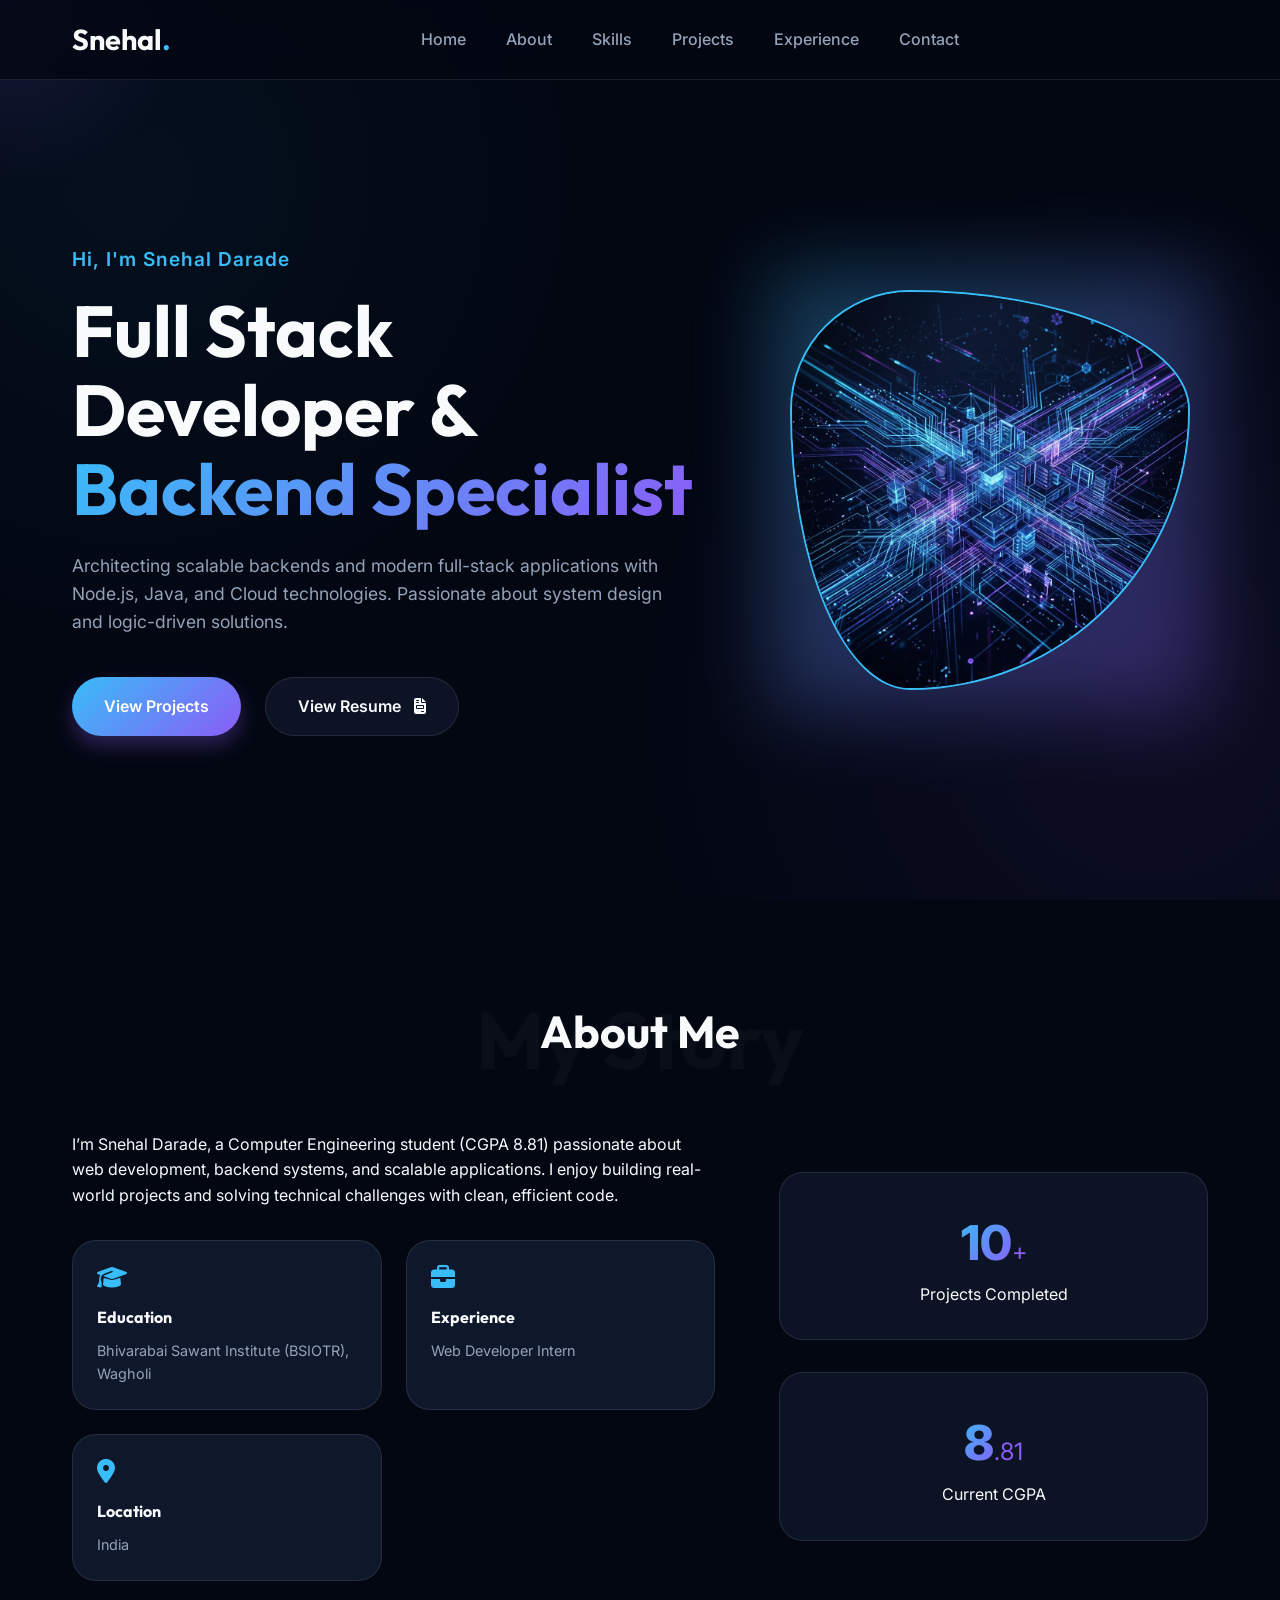
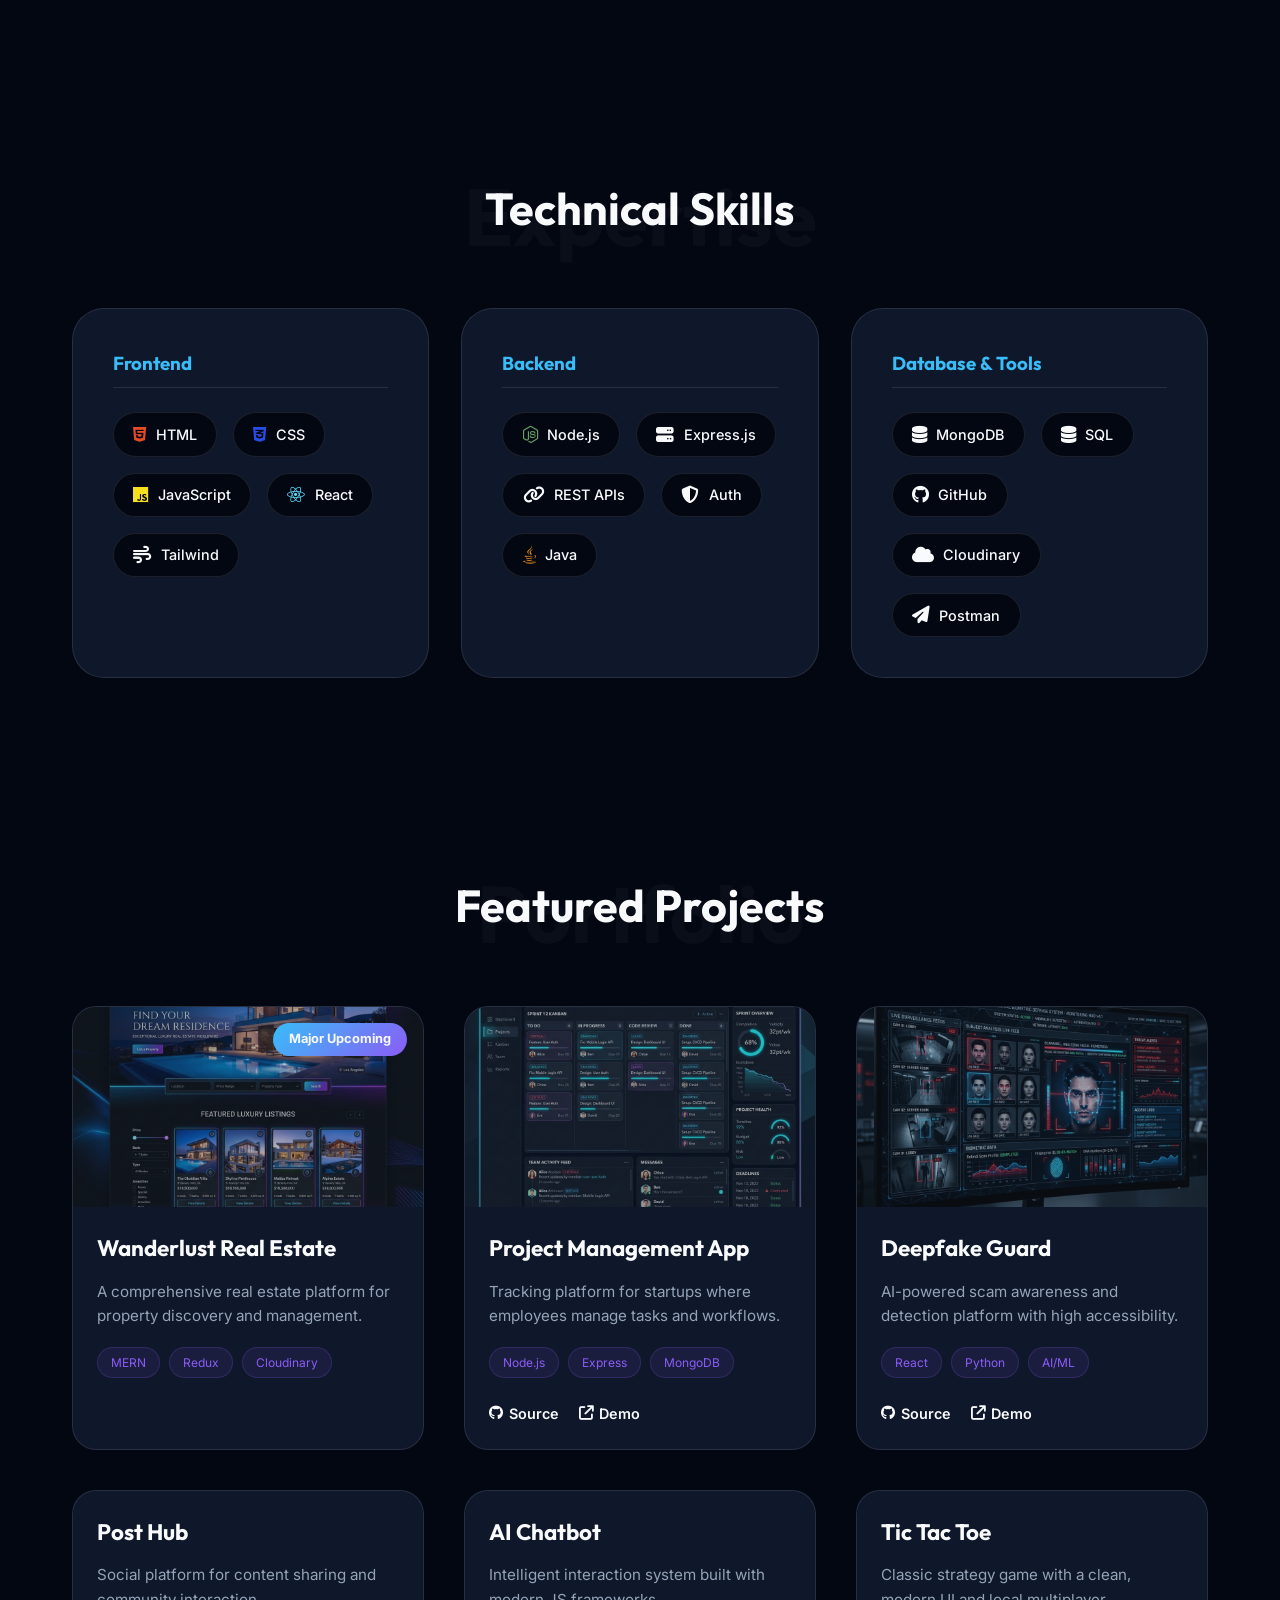
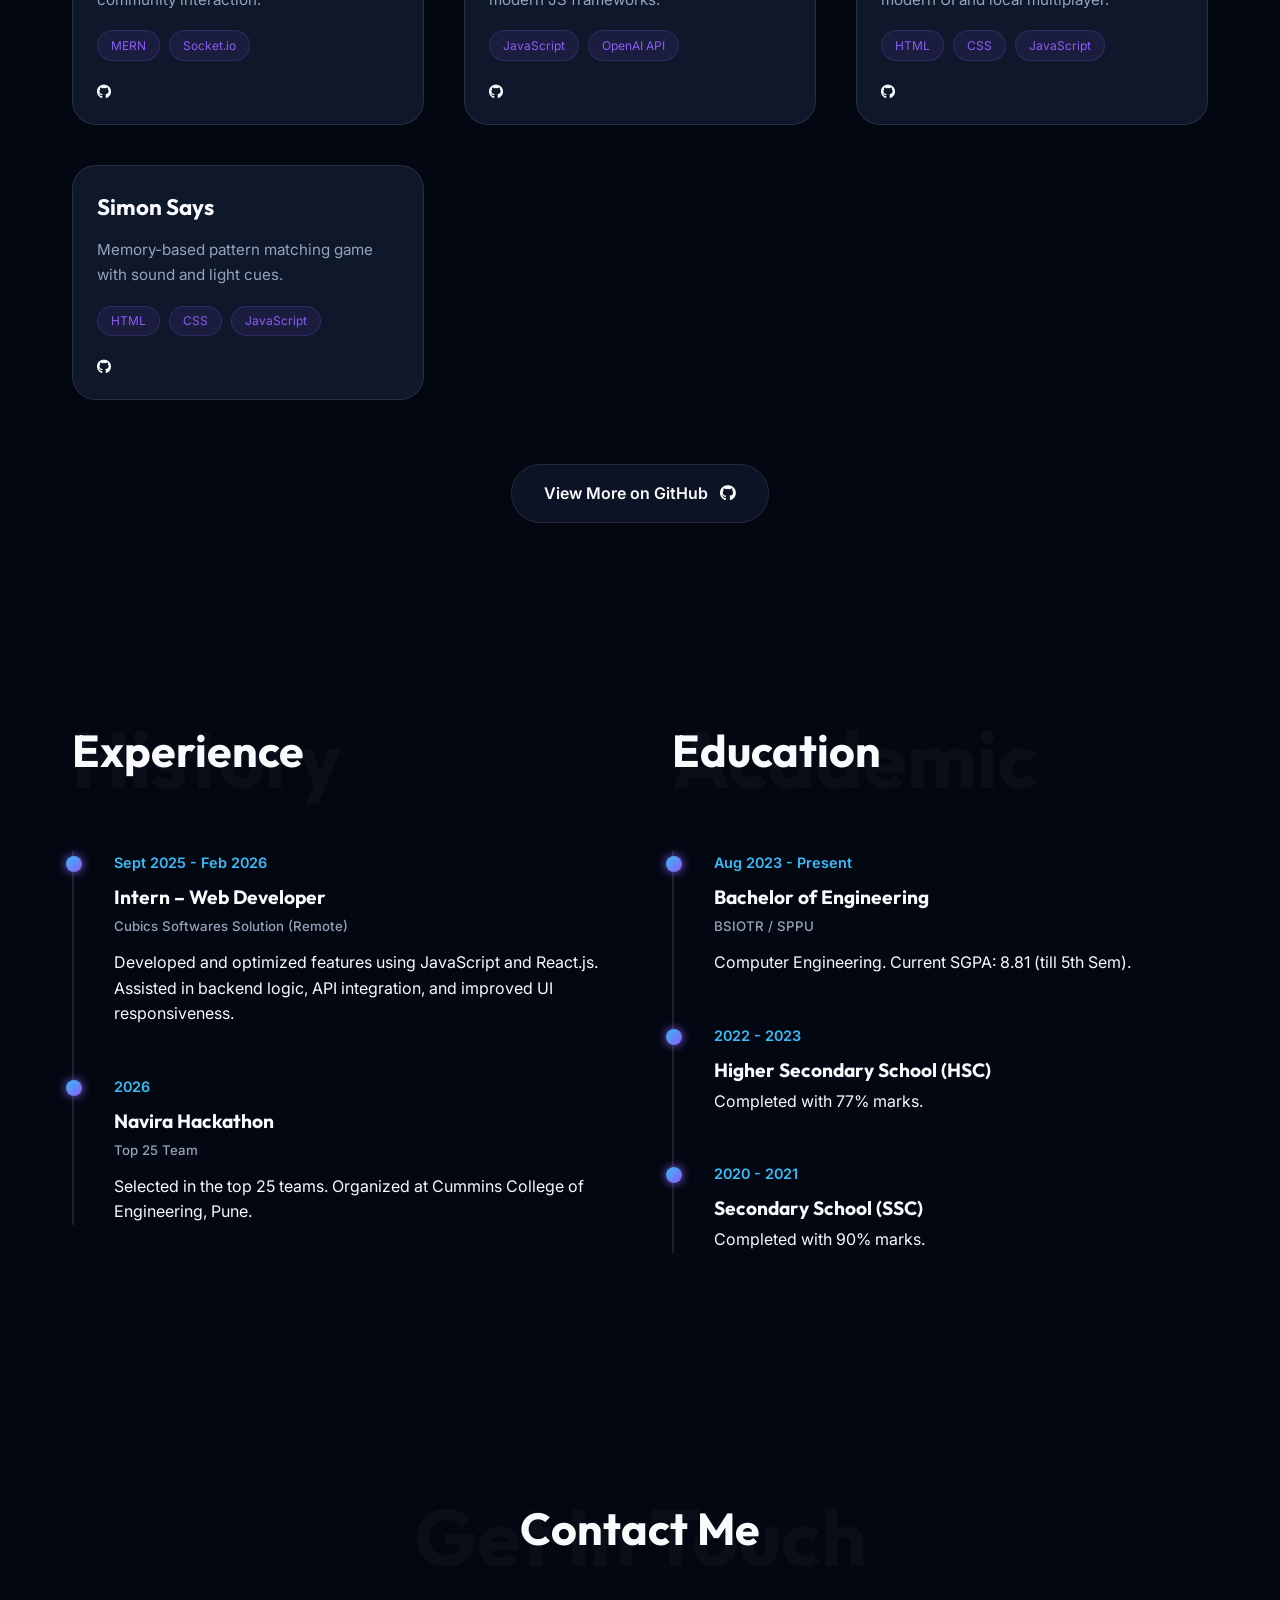
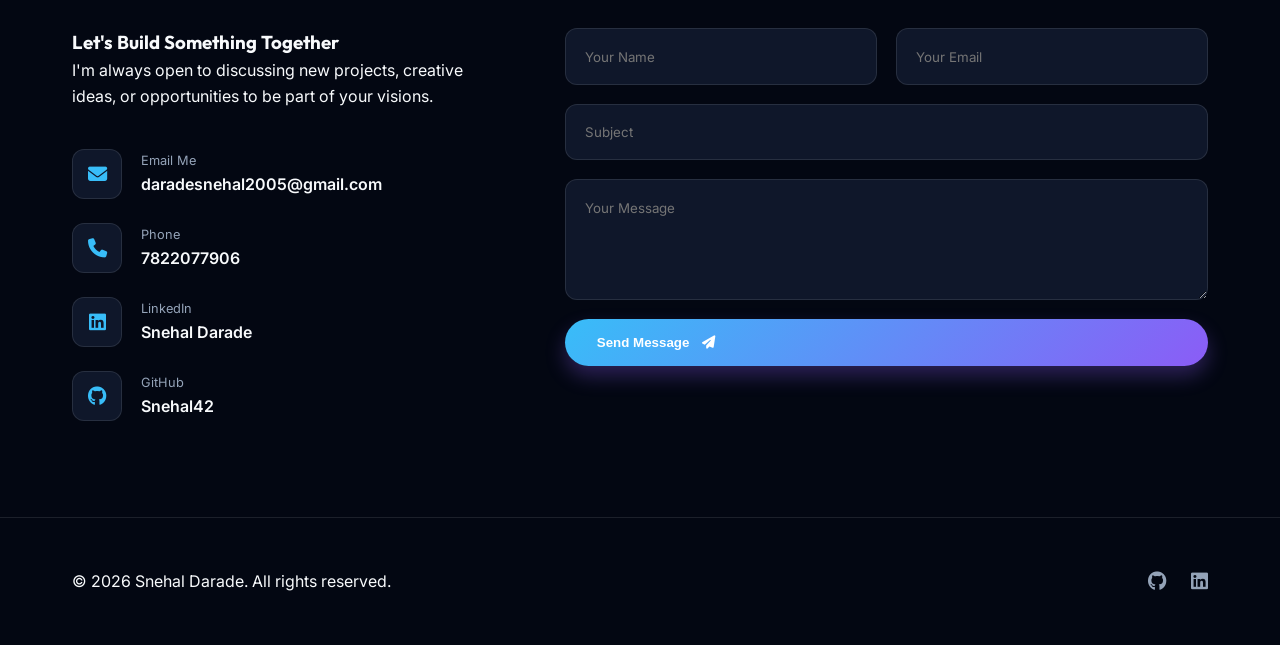
==== index.html @ 1a4ebb1f "Initial commit: Professional Portfolio with ATS Resume" ====
<!DOCTYPE html>
<html lang="en">
<head>
    <meta charset="UTF-8">
    <meta name="viewport" content="width=device-width, initial-scale=1.0">
    <title>Snehal Darade | Web Developer & Problem Solver</title>
    <meta name="description" content="Portfolio of Snehal Darade, a Computer Engineering student and Web Developer specializing in MERN Stack, Java, and scalable backend systems.">
    <!-- Fonts -->
    <link rel="preconnect" href="https://fonts.googleapis.com">
    <link rel="preconnect" href="https://fonts.gstatic.com" crossorigin>
    <link href="https://fonts.googleapis.com/css2?family=Inter:wght@300;400;500;600;700&family=Outfit:wght@400;500;600;700;800&display=swap" rel="stylesheet">
    <!-- FontAwesome -->
    <link rel="stylesheet" href="https://cdnjs.cloudflare.com/ajax/libs/font-awesome/6.4.0/css/all.min.css">
    <link rel="stylesheet" href="css/style.css">
</head>
<body>
    <div class="cursor-glow"></div>
    
    <!-- Navigation -->
    <nav class="navbar">
        <div class="container">
            <a href="#" class="logo">Snehal<span>.</span></a>
            <ul class="nav-links">
                <li><a href="#home">Home</a></li>
                <li><a href="#about">About</a></li>
                <li><a href="#skills">Skills</a></li>
                <li><a href="#projects">Projects</a></li>
                <li><a href="#experience">Experience</a></li>
                <li><a href="#contact">Contact</a></li>
            </ul>
            <div class="nav-toggle" id="navToggle">
                <span></span>
                <span></span>
                <span></span>
            </div>
        </div>
    </nav>

    <!-- Hero Section -->
    <section id="home" class="hero">
        <div class="container">
            <div class="hero-content">
                <p class="subtitle">Hi, I'm Snehal Darade</p>
                <h1 class="title">Full Stack Developer & <br><span class="accent-text">Backend Specialist</span></h1>
                <p class="description">Architecting scalable backends and modern full-stack applications with Node.js, Java, and Cloud technologies. Passionate about system design and logic-driven solutions.</p>
                <div class="hero-btns">
                    <a href="#projects" class="btn btn-primary">View Projects</a>
                    <a href="resume.html" class="btn btn-secondary">View Resume <i class="fa-solid fa-file-invoice"></i></a>
                </div>
            </div>
            <div class="hero-image">
                <div class="image-box">
                    <!-- Profile Placeholder or Illustration -->
                    <div class="blob-bg"></div>
                    <img src="images/profile.png" alt="Snehal Darade" class="profile-img">
                </div>
            </div>
        </div>
        <div class="scroll-indicator">
            <div class="mouse"></div>
        </div>
    </section>

    <!-- About Me -->
    <section id="about" class="about section-padding">
        <div class="container">
            <h2 class="section-title" data-title="My Story">About Me</h2>
            <div class="about-grid">
                <div class="about-info">
                    <p>I’m Snehal Darade, a Computer Engineering student (CGPA 8.81) passionate about web development, backend systems, and scalable applications. I enjoy building real-world projects and solving technical challenges with clean, efficient code.</p>
                    <div class="info-cards">
                        <div class="info-card">
                            <i class="fa-solid fa-graduation-cap"></i>
                            <h4>Education</h4>
                            <p>Bhivarabai Sawant Institute (BSIOTR), Wagholi</p>
                        </div>
                        <div class="info-card">
                            <i class="fa-solid fa-briefcase"></i>
                            <h4>Experience</h4>
                            <p>Web Developer Intern</p>
                        </div>
                        <div class="info-card">
                            <i class="fa-solid fa-location-dot"></i>
                            <h4>Location</h4>
                            <p>India</p>
                        </div>
                    </div>
                </div>
                <div class="about-stats">
                    <div class="stat-item">
                        <span class="stat-num" data-val="10">0</span><span class="plus">+</span>
                        <p>Projects Completed</p>
                    </div>
                    <div class="stat-item">
                        <span class="stat-num" data-val="8">0</span><span class="plus">.81</span>
                        <p>Current CGPA</p>
                    </div>
                </div>
            </div>
        </div>
    </section>

    <!-- Skills -->
    <section id="skills" class="skills section-padding">
        <div class="container">
            <h2 class="section-title" data-title="Expertise">Technical Skills</h2>
            <div class="skills-grid">
                <div class="skill-category">
                    <h3>Frontend</h3>
                    <div class="skill-list">
                        <div class="skill-item"><i class="fa-brands fa-html5"></i> HTML</div>
                        <div class="skill-item"><i class="fa-brands fa-css3-alt"></i> CSS</div>
                        <div class="skill-item"><i class="fa-brands fa-js"></i> JavaScript</div>
                        <div class="skill-item"><i class="fa-brands fa-react"></i> React</div>
                        <div class="skill-item"><i class="fa-solid fa-wind"></i> Tailwind</div>
                    </div>
                </div>
                <div class="skill-category">
                    <h3>Backend</h3>
                    <div class="skill-list">
                        <div class="skill-item"><i class="fa-brands fa-node-js"></i> Node.js</div>
                        <div class="skill-item"><i class="fa-solid fa-server"></i> Express.js</div>
                        <div class="skill-item"><i class="fa-solid fa-link"></i> REST APIs</div>
                        <div class="skill-item"><i class="fa-solid fa-shield-halved"></i> Auth</div>
                        <div class="skill-item"><i class="fa-brands fa-java"></i> Java</div>
                    </div>
                </div>
                <div class="skill-category">
                    <h3>Database & Tools</h3>
                    <div class="skill-list">
                        <div class="skill-item"><i class="fa-solid fa-database"></i> MongoDB</div>
                        <div class="skill-item"><i class="fa-solid fa-database"></i> SQL</div>
                        <div class="skill-item"><i class="fa-brands fa-github"></i> GitHub</div>
                        <div class="skill-item"><i class="fa-solid fa-cloud"></i> Cloudinary</div>
                        <div class="skill-item"><i class="fa-solid fa-paper-plane"></i> Postman</div>
                    </div>
                </div>
            </div>
        </div>
    </section>

    <!-- Projects -->
    <section id="projects" class="projects section-padding">
        <div class="container">
            <h2 class="section-title" data-title="Portfolio">Featured Projects</h2>
            <div class="projects-grid">
                <!-- Major Upcoming -->
                <div class="project-card upcoming">
                    <div class="project-img">
                        <img src="images/wanderlust.jpg" alt="Wanderlust Real Estate">
                        <span class="badge">Major Upcoming</span>
                    </div>
                    <div class="project-info">
                        <h3>Wanderlust Real Estate</h3>
                        <p>A comprehensive real estate platform for property discovery and management.</p>
                        <div class="tech-stack">
                            <span>MERN</span> <span>Redux</span> <span>Cloudinary</span>
                        </div>
                    </div>
                </div>
                <!-- Project Management -->
                <div class="project-card">
                    <div class="project-img">
                        <img src="images/project-mgmt.jpg" alt="Project Management Website">
                    </div>
                    <div class="project-info">
                        <h3>Project Management App</h3>
                        <p>Tracking platform for startups where employees manage tasks and workflows.</p>
                        <div class="tech-stack">
                            <span>Node.js</span> <span>Express</span> <span>MongoDB</span>
                        </div>
                        <div class="project-links">
                            <a href="https://github.com/Snehal42/project-management-app" target="_blank"><i class="fa-brands fa-github"></i> Source</a>
                            <a href="https://project-management-3qoqfvitx-snehal-darades-projects.vercel.app/" target="_blank"><i class="fa-solid fa-arrow-up-right-from-square"></i> Demo</a>
                        </div>
                    </div>
                </div>
                <!-- Deepfake Guard -->
                <div class="project-card">
                    <div class="project-img">
                        <img src="images/deepfake.jpg" alt="Deepfake Guard">
                    </div>
                    <div class="project-info">
                        <h3>Deepfake Guard</h3>
                        <p>AI-powered scam awareness and detection platform with high accessibility.</p>
                        <div class="tech-stack">
                            <span>React</span> <span>Python</span> <span>AI/ML</span>
                        </div>
                        <div class="project-links">
                            <a href="https://github.com/Snehal42/DeepFake" target="_blank"><i class="fa-brands fa-github"></i> Source</a>
                            <a href="https://deepfake-guard-seven.vercel.app/" target="_blank"><i class="fa-solid fa-arrow-up-right-from-square"></i> Demo</a>
                        </div>
                    </div>
                </div>
                <!-- Post Hub -->
                <div class="project-card">
                    <div class="project-info">
                        <h3>Post Hub</h3>
                        <p>Social platform for content sharing and community interaction.</p>
                        <div class="tech-stack">
                            <span>MERN</span> <span>Socket.io</span>
                        </div>
                        <div class="project-links">
                            <a href="https://github.com/Snehal42"><i class="fa-brands fa-github"></i></a>
                        </div>
                    </div>
                </div>
                <!-- Chatbot -->
                <div class="project-card">
                    <div class="project-info">
                        <h3>AI Chatbot</h3>
                        <p>Intelligent interaction system built with modern JS frameworks.</p>
                        <div class="tech-stack">
                            <span>JavaScript</span> <span>OpenAI API</span>
                        </div>
                        <div class="project-links">
                            <a href="https://github.com/Snehal42"><i class="fa-brands fa-github"></i></a>
                        </div>
                    </div>
                </div>
                <!-- Game 1 -->
                <div class="project-card">
                    <div class="project-info">
                        <h3>Tic Tac Toe</h3>
                        <p>Classic strategy game with a clean, modern UI and local multiplayer.</p>
                        <div class="tech-stack">
                            <span>HTML</span> <span>CSS</span> <span>JavaScript</span>
                        </div>
                        <div class="project-links">
                            <a href="https://github.com/Snehal42"><i class="fa-brands fa-github"></i></a>
                        </div>
                    </div>
                </div>
                <!-- Game 2 -->
                <div class="project-card">
                    <div class="project-info">
                        <h3>Simon Says</h3>
                        <p>Memory-based pattern matching game with sound and light cues.</p>
                        <div class="tech-stack">
                            <span>HTML</span> <span>CSS</span> <span>JavaScript</span>
                        </div>
                        <div class="project-links">
                            <a href="https://github.com/Snehal42"><i class="fa-brands fa-github"></i></a>
                        </div>
                    </div>
                </div>
            </div>
            <div class="view-more">
                <a href="https://github.com/Snehal42" class="btn btn-secondary">View More on GitHub <i class="fa-brands fa-github"></i></a>
            </div>
        </div>
    </section>

    <!-- Experience & Education -->
    <section id="experience" class="exp-edu section-padding">
        <div class="container">
            <div class="row">
                <div class="col">
                    <h2 class="section-title left" data-title="History">Experience</h2>
                    <div class="timeline">
                        <div class="timeline-item">
                            <span class="date">Sept 2025 - Feb 2026</span>
                            <h4>Intern – Web Developer</h4>
                            <h5>Cubics Softwares Solution (Remote)</h5>
                            <p>Developed and optimized features using JavaScript and React.js. Assisted in backend logic, API integration, and improved UI responsiveness.</p>
                        </div>
                        <div class="timeline-item">
                            <span class="date">2026</span>
                            <h4>Navira Hackathon</h4>
                            <h5>Top 25 Team</h5>
                            <p>Selected in the top 25 teams. Organized at Cummins College of Engineering, Pune.</p>
                        </div>
                    </div>
                </div>
                <div class="col">
                    <h2 class="section-title left" data-title="Academic">Education</h2>
                    <div class="timeline">
                        <div class="timeline-item">
                            <span class="date">Aug 2023 - Present</span>
                            <h4>Bachelor of Engineering</h4>
                            <h5>BSIOTR / SPPU</h5>
                            <p>Computer Engineering. Current SGPA: 8.81 (till 5th Sem).</p>
                        </div>
                        <div class="timeline-item">
                            <span class="date">2022 - 2023</span>
                            <h4>Higher Secondary School (HSC)</h4>
                            <p>Completed with 77% marks.</p>
                        </div>
                        <div class="timeline-item">
                            <span class="date">2020 - 2021</span>
                            <h4>Secondary School (SSC)</h4>
                            <p>Completed with 90% marks.</p>
                        </div>
                    </div>
                </div>
            </div>
        </div>
    </section>

    <!-- Contact -->
    <section id="contact" class="contact section-padding">
        <div class="container">
            <h2 class="section-title" data-title="Get In Touch">Contact Me</h2>
            <div class="contact-grid">
                <div class="contact-info">
                    <h3>Let's Build Something Together</h3>
                    <p>I'm always open to discussing new projects, creative ideas, or opportunities to be part of your visions.</p>
                    <div class="contact-links">
                        <div class="link-item">
                            <i class="fa-solid fa-envelope"></i>
                            <div>
                                <span>Email Me</span>
                                <a href="mailto:daradesnehal2005@gmail.com">daradesnehal2005@gmail.com</a>
                            </div>
                        </div>
                        <div class="link-item">
                            <i class="fa-solid fa-phone"></i>
                            <div>
                                <span>Phone</span>
                                <a href="tel:7822077906">7822077906</a>
                            </div>
                        </div>
                        <div class="link-item">
                            <i class="fa-brands fa-linkedin"></i>
                            <div>
                                <span>LinkedIn</span>
                                <a href="https://www.linkedin.com/in/snehal-darade-897000310" target="_blank">Snehal Darade</a>
                            </div>
                        </div>
                        <div class="link-item">
                            <i class="fa-brands fa-github"></i>
                            <div>
                                <span>GitHub</span>
                                <a href="https://github.com/Snehal42" target="_blank">Snehal42</a>
                            </div>
                        </div>
                    </div>
                </div>
                <form class="contact-form" id="contactForm">
                    <div class="input-group">
                        <input type="text" placeholder="Your Name" required>
                        <input type="email" placeholder="Your Email" required>
                    </div>
                    <input type="text" placeholder="Subject">
                    <textarea placeholder="Your Message" rows="5" required></textarea>
                    <button type="submit" class="btn btn-primary">Send Message <i class="fa-solid fa-paper-plane"></i></button>
                </form>
            </div>
        </div>
    </section>

    <!-- Footer -->
    <footer class="footer">
        <div class="container">
            <p>&copy; 2026 Snehal Darade. All rights reserved.</p>
            <div class="footer-socials">
                <a href="https://github.com/Snehal42"><i class="fa-brands fa-github"></i></a>
                <a href="https://www.linkedin.com/in/snehal-darade-897000310"><i class="fa-brands fa-linkedin"></i></a>
            </div>
        </div>
    </footer>

    <script src="js/script.js"></script>
</body>
</html>
---- css/style.css ----
/* --- Design System --- */
:root {
    --primary-bg: #030712;
    --secondary-bg: #0f172a;
    --accent-blue: #38bdf8;
    --accent-purple: #8b5cf6;
    --accent-glow: rgba(139, 92, 246, 0.4);
    --text-main: #f8fafc;
    --text-muted: #94a3b8;
    --glass: rgba(15, 23, 42, 0.8);
    --glass-border: rgba(255, 255, 255, 0.1);
    --gradient-primary: linear-gradient(135deg, var(--accent-blue), var(--accent-purple));
    --transition: all 0.3s cubic-bezier(0.4, 0, 0.2, 1);
}

* {
    margin: 0;
    padding: 0;
    box-sizing: border-box;
}

html {
    scroll-behavior: smooth;
}

body {
    font-family: 'Inter', sans-serif;
    background-color: var(--primary-bg);
    color: var(--text-main);
    line-height: 1.6;
    overflow-x: hidden;
}

h1, h2, h3, h4, .logo {
    font-family: 'Outfit', sans-serif;
    font-weight: 700;
}

.container {
    max-width: 1200px;
    margin: 0 auto;
    padding: 0 2rem;
}

.section-padding {
    padding: 6rem 0;
}

/* --- Navigation --- */
.navbar {
    position: fixed;
    top: 0;
    width: 100%;
    height: 80px;
    display: flex;
    align-items: center;
    background: rgba(3, 7, 18, 0.8);
    backdrop-filter: blur(12px);
    border-bottom: 1px solid var(--glass-border);
    z-index: 1000;
    transition: var(--transition);
}

.navbar .container {
    display: flex;
    justify-content: space-between;
    align-items: center;
    width: 100%;
}

.logo {
    font-size: 1.8rem;
    text-decoration: none;
    color: var(--text-main);
}

.logo span {
    color: var(--accent-blue);
}

.nav-links {
    display: flex;
    gap: 2.5rem;
    list-style: none;
}

.nav-links a {
    text-decoration: none;
    color: var(--text-muted);
    font-weight: 500;
    transition: var(--transition);
    position: relative;
}

.nav-links a::after {
    content: '';
    position: absolute;
    bottom: -5px;
    left: 0;
    width: 0;
    height: 2px;
    background: var(--gradient-primary);
    transition: var(--transition);
}

.nav-links a:hover {
    color: var(--text-main);
}

.nav-links a:hover::after {
    width: 100%;
}

/* --- Hero Section --- */
.hero {
    min-height: 100vh;
    display: flex;
    align-items: center;
    padding-top: 80px;
    background: radial-gradient(circle at 10% 20%, rgba(56, 189, 248, 0.05) 0%, transparent 40%),
                radial-gradient(circle at 90% 80%, rgba(139, 92, 246, 0.08) 0%, transparent 40%);
}

.hero .container {
    display: grid;
    grid-template-columns: 1.2fr 0.8fr;
    gap: 3rem;
    align-items: center;
}

.hero-content .subtitle {
    font-size: 1.2rem;
    color: var(--accent-blue);
    font-weight: 600;
    margin-bottom: 1rem;
    letter-spacing: 1px;
}

.hero-content .title {
    font-size: clamp(3rem, 6vw, 4.5rem);
    line-height: 1.1;
    margin-bottom: 1.5rem;
}

.accent-text {
    background: var(--gradient-primary);
    -webkit-background-clip: text;
    -webkit-text-fill-color: transparent;
}

.hero-content .description {
    font-size: 1.1rem;
    color: var(--text-muted);
    max-width: 600px;
    margin-bottom: 2.5rem;
}

.hero-btns {
    display: flex;
    gap: 1.5rem;
}

.btn {
    padding: 1rem 2rem;
    border-radius: 50px;
    font-weight: 600;
    text-decoration: none;
    display: inline-flex;
    align-items: center;
    gap: 0.8rem;
    transition: var(--transition);
    border: none;
    cursor: pointer;
}

.btn-primary {
    background: var(--gradient-primary);
    color: white;
    box-shadow: 0 10px 20px rgba(139, 92, 246, 0.3);
}

.btn-primary:hover {
    transform: translateY(-3px);
    box-shadow: 0 15px 30px rgba(139, 92, 246, 0.4);
}

.btn-secondary {
    background: var(--glass);
    color: var(--text-main);
    border: 1px solid var(--glass-border);
}

.btn-secondary:hover {
    background: var(--secondary-bg);
    border-color: var(--accent-blue);
}

.hero-image {
    position: relative;
    display: flex;
    justify-content: center;
}

.image-box {
    position: relative;
    width: 400px;
    height: 400px;
}

.profile-img {
    width: 100%;
    height: 100%;
    object-fit: cover;
    border-radius: 30% 70% 70% 30% / 30% 30% 70% 70%;
    background: var(--secondary-bg);
    border: 2px solid var(--accent-blue);
    animation: blob 8s ease-in-out infinite;
    z-index: 2;
    position: relative;
}

.blob-bg {
    position: absolute;
    inset: -20px;
    background: var(--gradient-primary);
    filter: blur(40px);
    opacity: 0.3;
    animation: blob 8s ease-in-out infinite reverse;
}

@keyframes blob {
    0%, 100% { border-radius: 30% 70% 70% 30% / 30% 30% 70% 70%; }
    50% { border-radius: 50% 50% 33% 67% / 55% 27% 73% 45%; }
}

/* --- Section Titles --- */
.section-title {
    font-size: 2.8rem;
    text-align: center;
    margin-bottom: 4rem;
    position: relative;
}

.section-title::before {
    content: attr(data-title);
    position: absolute;
    top: -20px;
    left: 50%;
    transform: translateX(-50%);
    font-size: 5rem;
    opacity: 0.03;
    width: 100%;
    z-index: -1;
}

.section-title.left {
    text-align: left;
}
.section-title.left::before {
    left: 0;
    transform: none;
}

/* --- About Section --- */
.about-grid {
    display: grid;
    grid-template-columns: 1.2fr 0.8fr;
    gap: 4rem;
}

.info-cards {
    display: grid;
    grid-template-columns: repeat(auto-fit, minmax(200px, 1fr));
    gap: 1.5rem;
    margin-top: 2rem;
}

.info-card {
    padding: 1.5rem;
    background: var(--secondary-bg);
    border-radius: 1.5rem;
    border: 1px solid var(--glass-border);
    transition: var(--transition);
}

.info-card:hover {
    border-color: var(--accent-blue);
    transform: translateY(-5px);
}

.info-card i {
    font-size: 1.5rem;
    color: var(--accent-blue);
    margin-bottom: 1rem;
}

.info-card h4 {
    margin-bottom: 0.5rem;
}

.info-card p {
    color: var(--text-muted);
    font-size: 0.9rem;
}

.about-stats {
    display: flex;
    flex-direction: column;
    justify-content: center;
    gap: 2rem;
}

.stat-item {
    padding: 2rem;
    background: var(--glass);
    border-radius: 1.5rem;
    border: 1px solid var(--glass-border);
    text-align: center;
}

.stat-num {
    font-size: 3rem;
    font-weight: 800;
    background: var(--gradient-primary);
    -webkit-background-clip: text;
    -webkit-text-fill-color: transparent;
}

.plus {
    font-size: 1.5rem;
    color: var(--accent-purple);
}

/* --- Skills Section --- */
.skills-grid {
    display: grid;
    grid-template-columns: repeat(auto-fit, minmax(300px, 1fr));
    gap: 2rem;
}

.skill-category {
    padding: 2.5rem;
    background: var(--secondary-bg);
    border-radius: 2rem;
    border: 1px solid var(--glass-border);
}

.skill-category h3 {
    margin-bottom: 1.5rem;
    color: var(--accent-blue);
    border-bottom: 1px solid var(--glass-border);
    padding-bottom: 0.5rem;
}

.skill-list {
    display: flex;
    flex-wrap: wrap;
    gap: 1rem;
}

.skill-item {
    display: flex;
    align-items: center;
    gap: 0.6rem;
    padding: 0.6rem 1.2rem;
    background: var(--primary-bg);
    border-radius: 50px;
    border: 1px solid var(--glass-border);
    font-weight: 500;
    font-size: 0.9rem;
    transition: var(--transition);
}

.skill-item:hover {
    border-color: var(--accent-purple);
    background: var(--glass);
    transform: scale(1.05);
}

.skill-item i {
    font-size: 1.1rem;
}

.fa-html5 { color: #e34c26; }
.fa-css3-alt { color: #264de4; }
.fa-js { color: #f7df1e; }
.fa-react { color: #61dbfb; }
.fa-node-js { color: #68a063; }
.fa-java { color: #f8981d; }

/* --- Projects Section --- */
.projects-grid {
    display: grid;
    grid-template-columns: repeat(auto-fit, minmax(350px, 1fr));
    gap: 2.5rem;
}

.project-card {
    background: var(--secondary-bg);
    border-radius: 1.5rem;
    overflow: hidden;
    border: 1px solid var(--glass-border);
    transition: var(--transition);
}

.project-card:hover {
    transform: translateY(-10px);
    box-shadow: 0 20px 40px rgba(0, 0, 0, 0.4), 0 0 20px rgba(56, 189, 248, 0.1);
    border-color: var(--accent-blue);
}

.project-img {
    position: relative;
    height: 200px;
    background: #1e293b;
}

.project-img img {
    width: 100%;
    height: 100%;
    object-fit: cover;
    opacity: 0.7;
    transition: var(--transition);
}

.project-card:hover .project-img img {
    opacity: 1;
    transform: scale(1.05);
}

.badge {
    position: absolute;
    top: 1rem;
    right: 1rem;
    padding: 0.4rem 1rem;
    background: var(--gradient-primary);
    border-radius: 50px;
    font-size: 0.8rem;
    font-weight: 700;
}

.project-info {
    padding: 1.5rem;
}

.project-info h3 {
    margin-bottom: 0.8rem;
    font-size: 1.4rem;
}

.project-info p {
    color: var(--text-muted);
    font-size: 0.95rem;
    margin-bottom: 1.2rem;
    height: 3rem;
    overflow: hidden;
}

.tech-stack {
    display: flex;
    flex-wrap: wrap;
    gap: 0.6rem;
    margin-bottom: 1.5rem;
}

.tech-stack span {
    font-size: 0.75rem;
    padding: 0.3rem 0.8rem;
    background: rgba(139, 92, 246, 0.1);
    color: var(--accent-purple);
    border-radius: 50px;
    border: 1px solid rgba(139, 92, 246, 0.2);
}

.project-links {
    display: flex;
    gap: 1.2rem;
}

.project-links a {
    text-decoration: none;
    color: var(--text-main);
    font-size: 0.9rem;
    font-weight: 600;
    display: flex;
    align-items: center;
    gap: 0.4rem;
    transition: var(--transition);
}

.project-links a:hover {
    color: var(--accent-blue);
}

.view-more {
    text-align: center;
    margin-top: 4rem;
}

/* --- Timeline --- */
.exp-edu .row {
    display: grid;
    grid-template-columns: 1fr 1fr;
    gap: 4rem;
}

.timeline {
    border-left: 2px solid var(--glass-border);
    padding-left: 2.5rem;
    position: relative;
}

.timeline-item {
    position: relative;
    margin-bottom: 3rem;
}

.timeline-item::before {
    content: '';
    position: absolute;
    left: -3rem;
    top: 5px;
    width: 1rem;
    height: 1rem;
    background: var(--gradient-primary);
    border-radius: 50%;
    box-shadow: 0 0 10px var(--accent-purple);
}

.timeline-item .date {
    font-size: 0.9rem;
    color: var(--accent-blue);
    font-weight: 600;
    margin-bottom: 0.5rem;
    display: block;
}

.timeline-item h4 {
    font-size: 1.2rem;
    margin-bottom: 0.2rem;
}

.timeline-item h5 {
    color: var(--text-muted);
    font-weight: 500;
    margin-bottom: 0.8rem;
}

/* --- Contact Section --- */
.contact-grid {
    display: grid;
    grid-template-columns: 0.8fr 1.2fr;
    gap: 4rem;
}

.contact-links {
    margin-top: 2.5rem;
    display: flex;
    flex-direction: column;
    gap: 1.5rem;
}

.link-item {
    display: flex;
    align-items: center;
    gap: 1.2rem;
}

.link-item i {
    width: 50px;
    height: 50px;
    background: var(--secondary-bg);
    border-radius: 12px;
    display: flex;
    align-items: center;
    justify-content: center;
    font-size: 1.2rem;
    color: var(--accent-blue);
    border: 1px solid var(--glass-border);
}

.link-item span {
    display: block;
    font-size: 0.8rem;
    color: var(--text-muted);
}

.link-item a {
    color: var(--text-main);
    text-decoration: none;
    font-weight: 600;
}

.contact-form {
    display: flex;
    flex-direction: column;
    gap: 1.2rem;
}

.input-group {
    display: flex;
    gap: 1.2rem;
}

.contact-form input, .contact-form textarea {
    width: 100%;
    padding: 1.2rem;
    background: var(--secondary-bg);
    border: 1px solid var(--glass-border);
    border-radius: 12px;
    color: var(--text-main);
    font-family: inherit;
    transition: var(--transition);
}

.contact-form input:focus, .contact-form textarea:focus {
    outline: none;
    border-color: var(--accent-blue);
    background: var(--glass);
}

/* --- Footer --- */
.footer {
    padding: 3rem 0;
    border-top: 1px solid var(--glass-border);
    text-align: center;
}

.footer .container {
    display: flex;
    justify-content: space-between;
    align-items: center;
}

.footer-socials {
    display: flex;
    gap: 1.5rem;
}

.footer-socials a {
    color: var(--text-muted);
    font-size: 1.2rem;
    transition: var(--transition);
}

.footer-socials a:hover {
    color: var(--accent-blue);
}

/* --- Responsive --- */
@media (max-width: 992px) {
    .hero .container, .about-grid, .contact-grid, .exp-edu .row {
        grid-template-columns: 1fr;
    }
    .hero-image { order: -1; }
    .hero-content { text-align: center; }
    .hero-btns { justify-content: center; }
    .hero-content .description { margin-inline: auto; }
}

@media (max-width: 768px) {
    .nav-links { display: none; }
    .section-title { font-size: 2.2rem; }
    .hero-content .title { font-size: 2.5rem; }
    .image-box { width: 300px; height: 300px; }
}
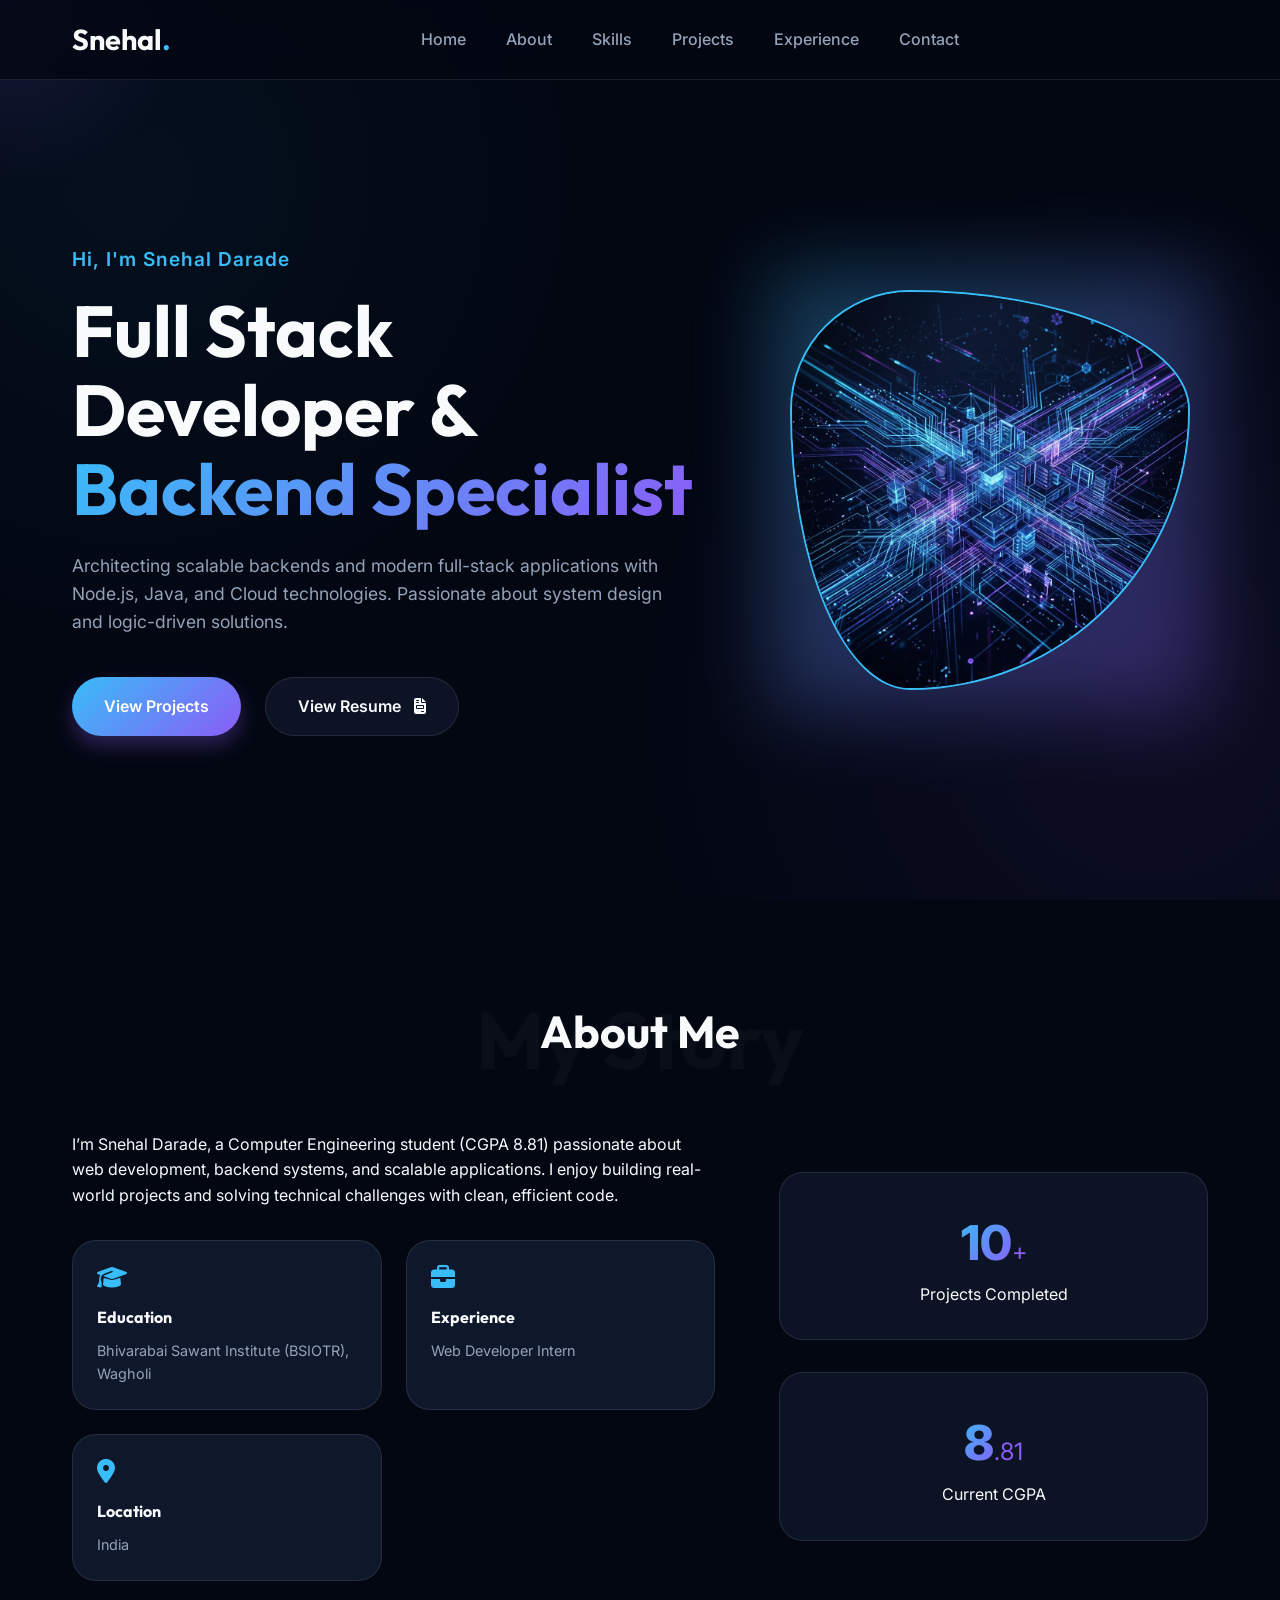
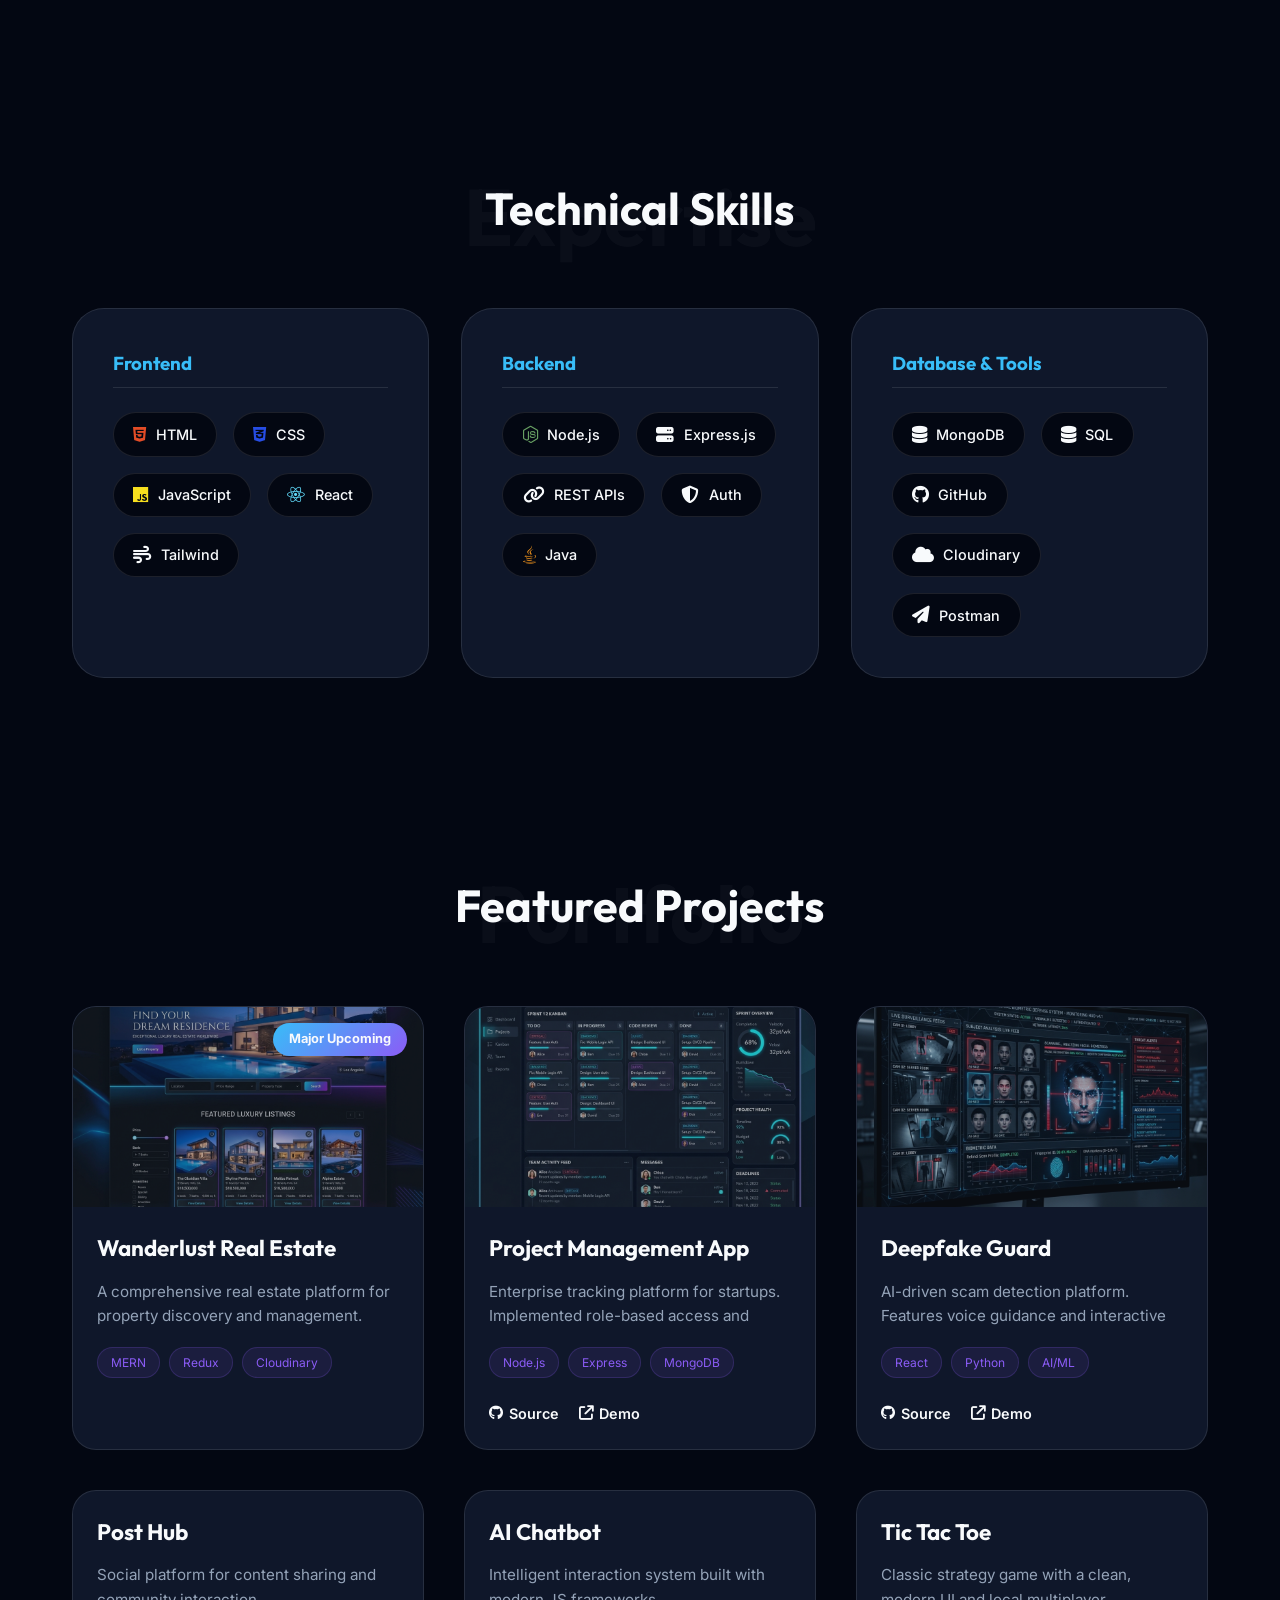
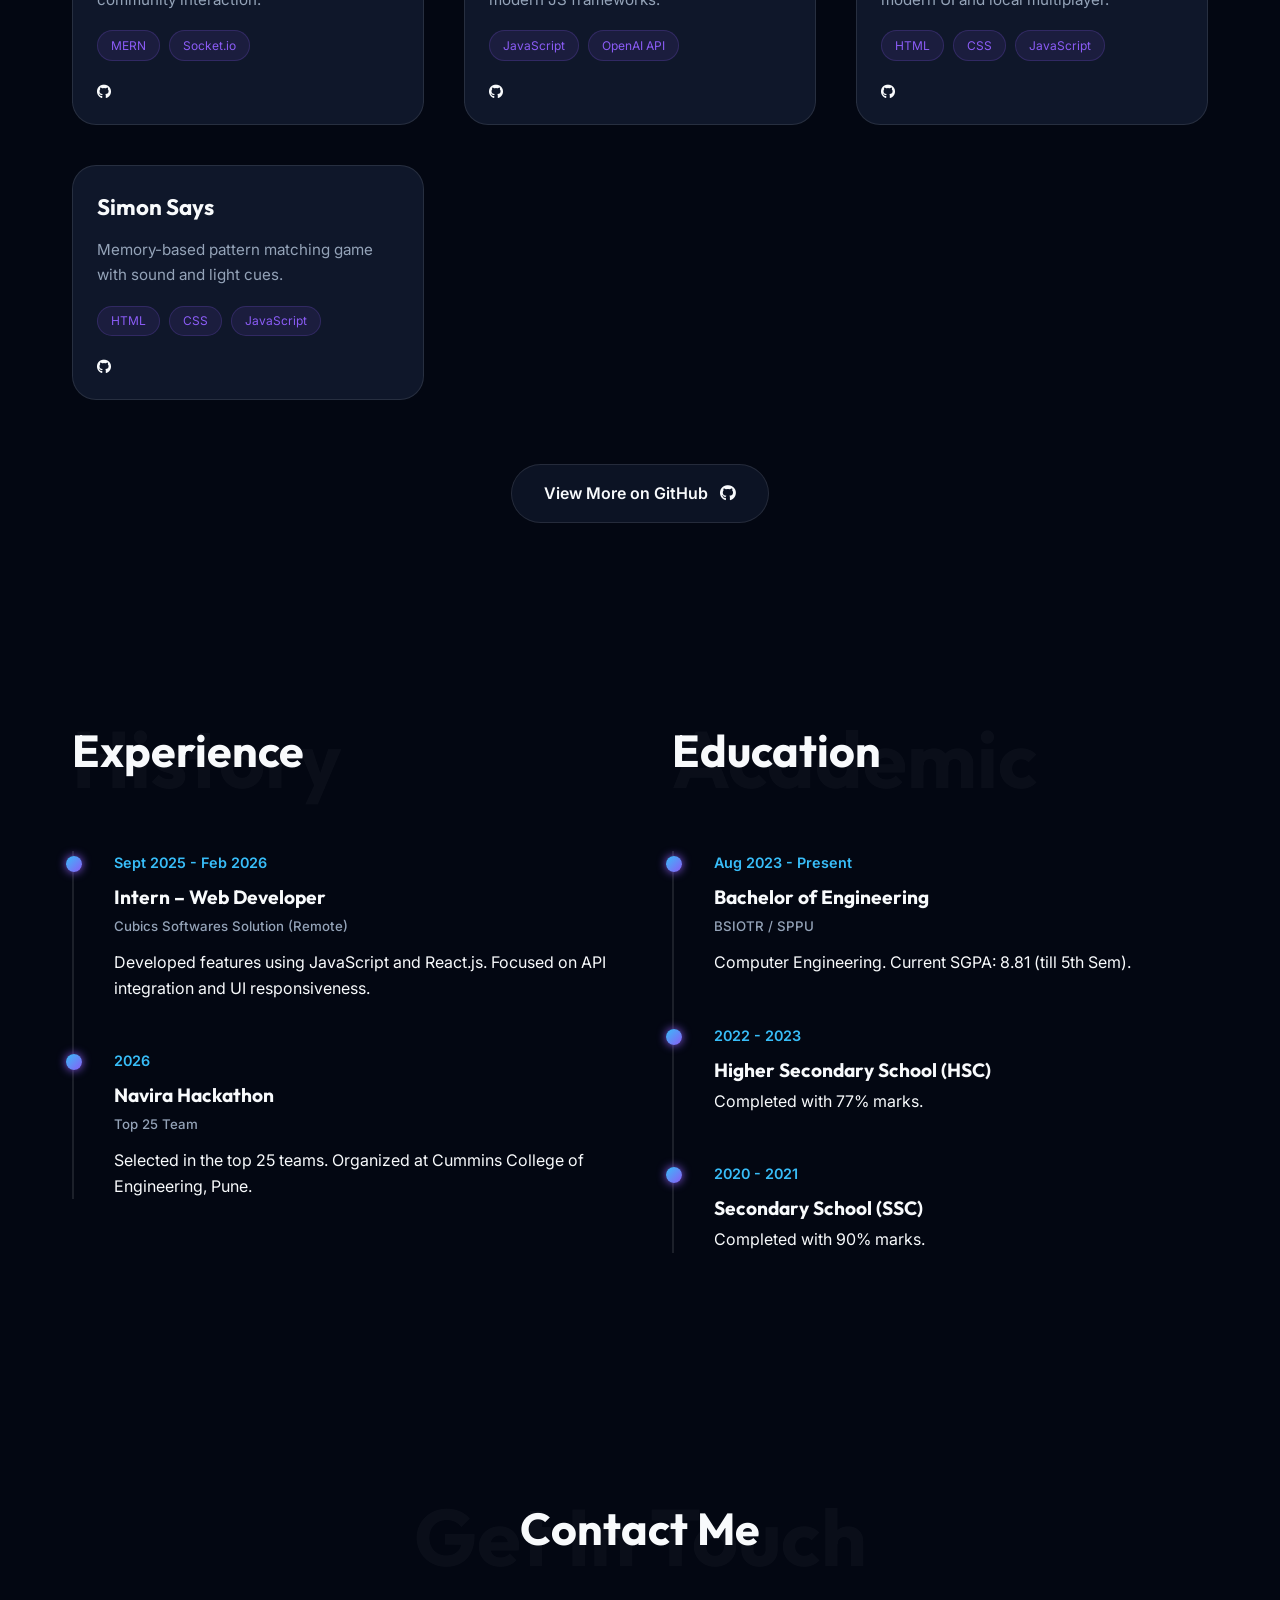
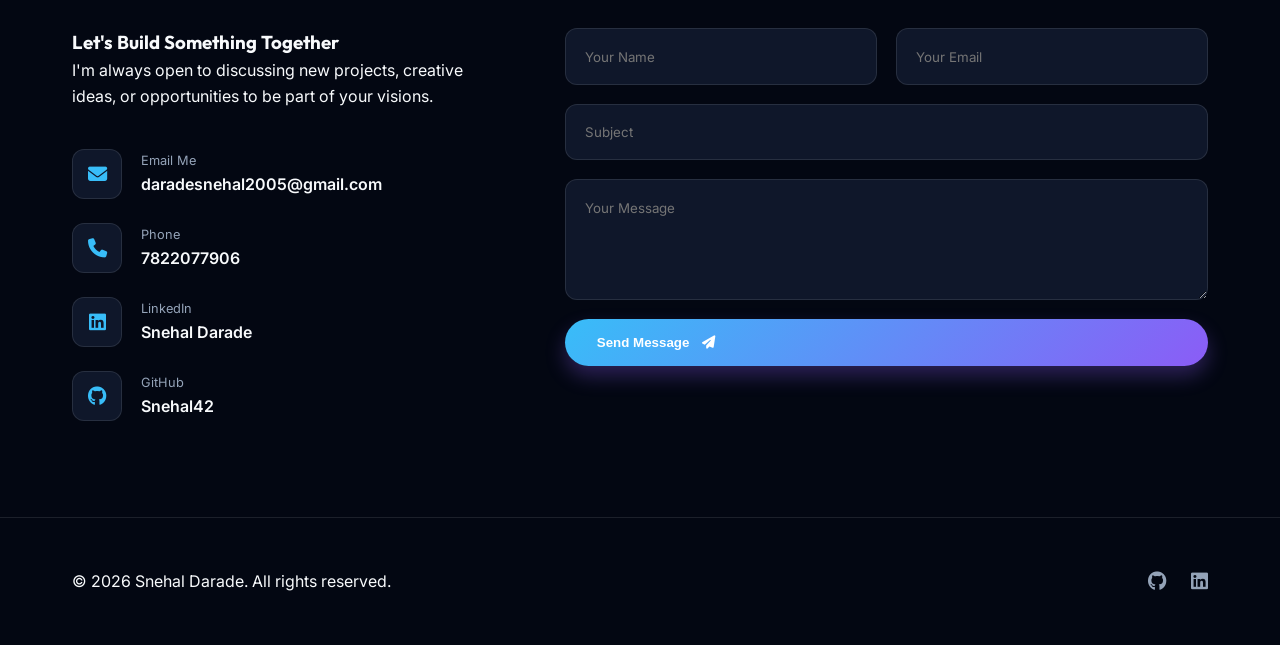
==== commit ee32546c: "Update project and internship descriptions" ====
--- a/index.html
+++ b/index.html
@@ -165,7 +165,7 @@
                     </div>
                     <div class="project-info">
                         <h3>Project Management App</h3>
-                        <p>Tracking platform for startups where employees manage tasks and workflows.</p>
+                        <p>Enterprise tracking platform for startups. Implemented role-based access and automated CI/CD pipelines.</p>
                         <div class="tech-stack">
                             <span>Node.js</span> <span>Express</span> <span>MongoDB</span>
                         </div>
@@ -182,7 +182,7 @@
                     </div>
                     <div class="project-info">
                         <h3>Deepfake Guard</h3>
-                        <p>AI-powered scam awareness and detection platform with high accessibility.</p>
+                        <p>AI-driven scam detection platform. Features voice guidance and interactive scam awareness modules.</p>
                         <div class="tech-stack">
                             <span>React</span> <span>Python</span> <span>AI/ML</span>
                         </div>
@@ -262,7 +262,7 @@
                             <span class="date">Sept 2025 - Feb 2026</span>
                             <h4>Intern – Web Developer</h4>
                             <h5>Cubics Softwares Solution (Remote)</h5>
-                            <p>Developed and optimized features using JavaScript and React.js. Assisted in backend logic, API integration, and improved UI responsiveness.</p>
+                            <p>Developed features using JavaScript and React.js. Focused on API integration and UI responsiveness.</p>
                         </div>
                         <div class="timeline-item">
                             <span class="date">2026</span>
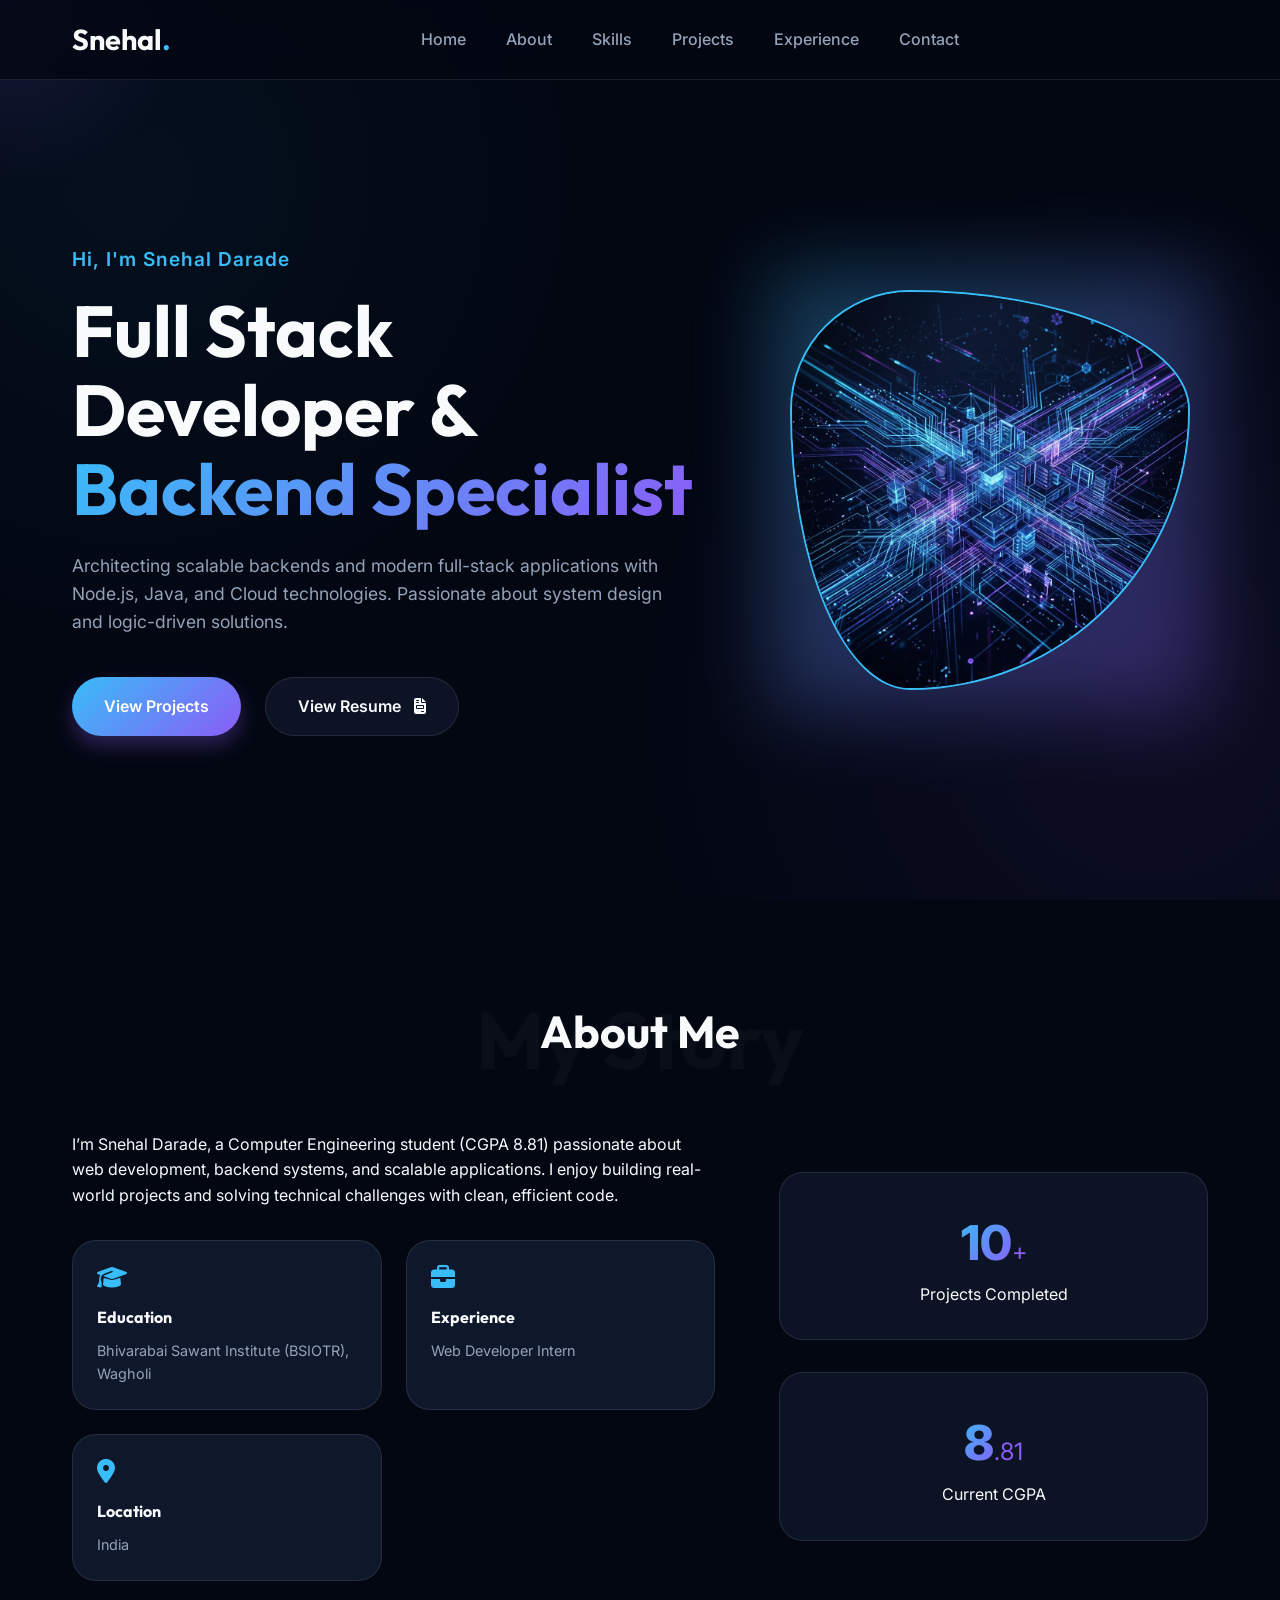
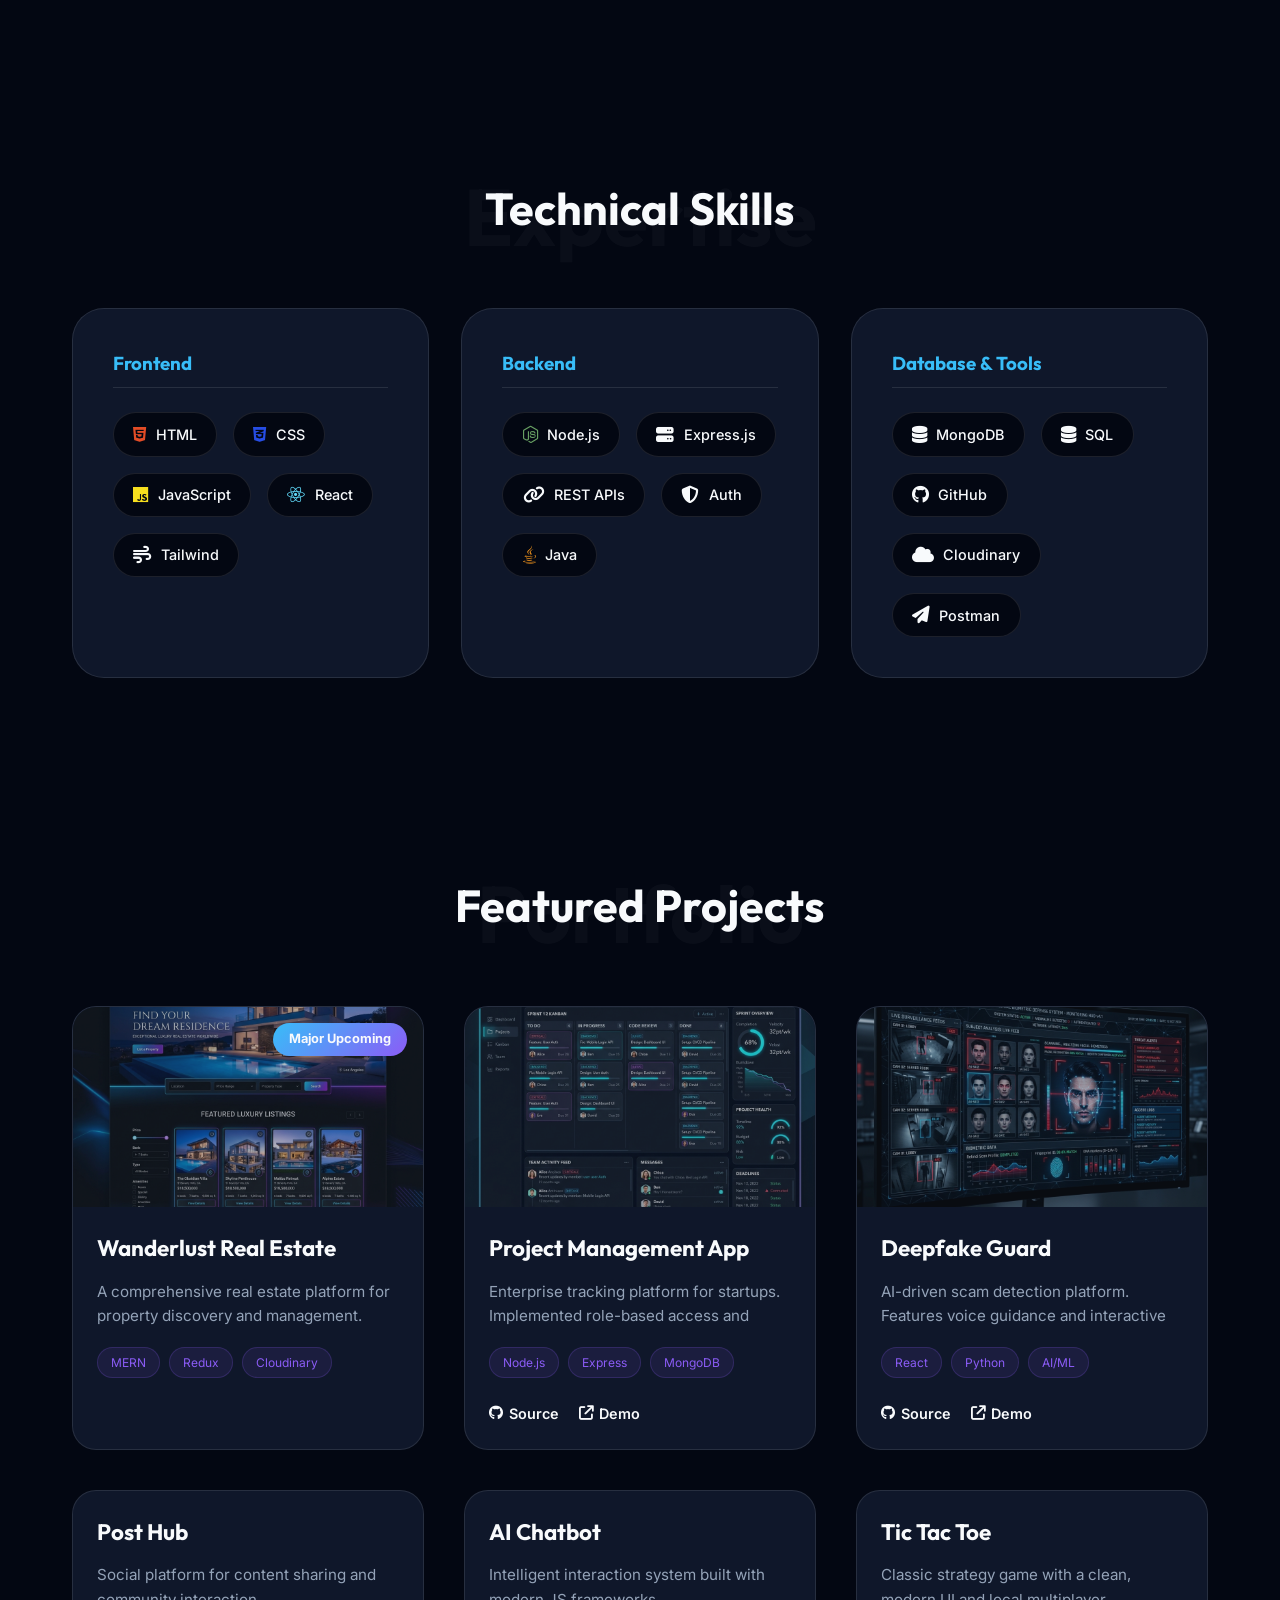
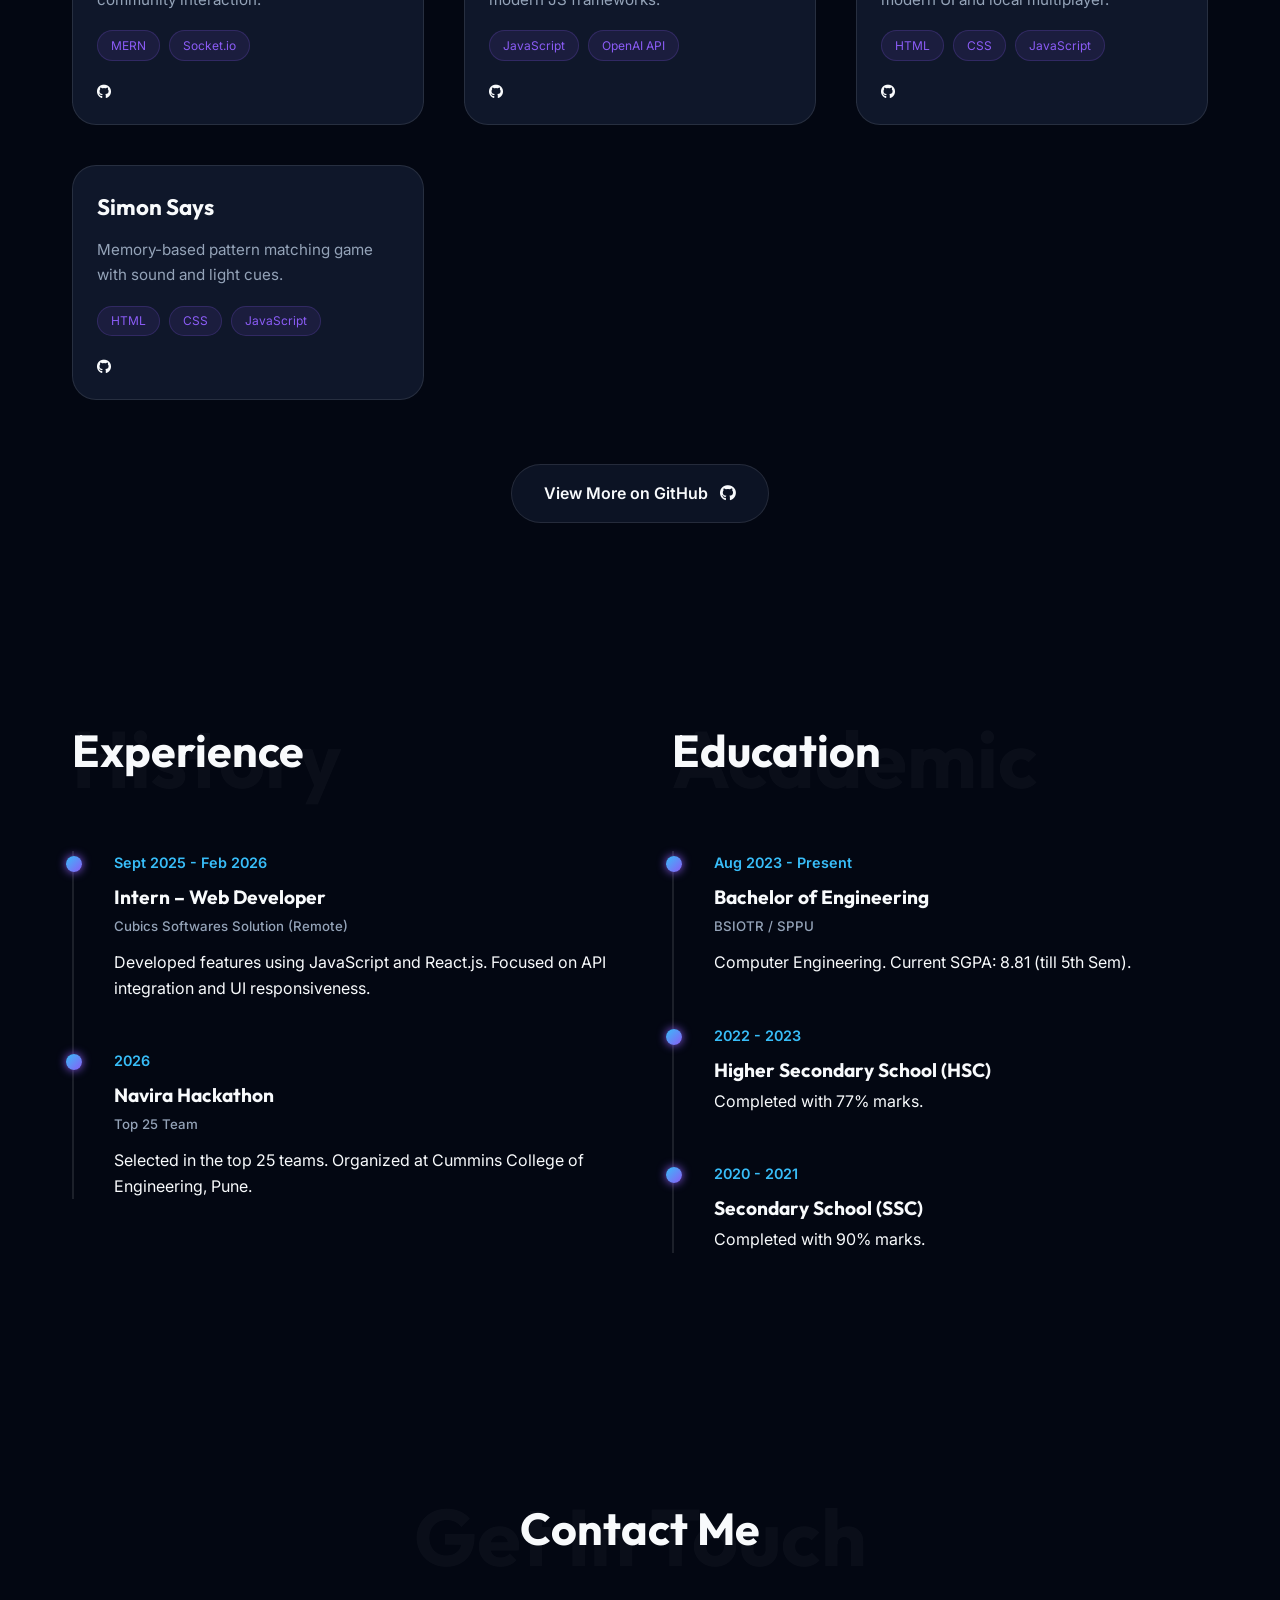
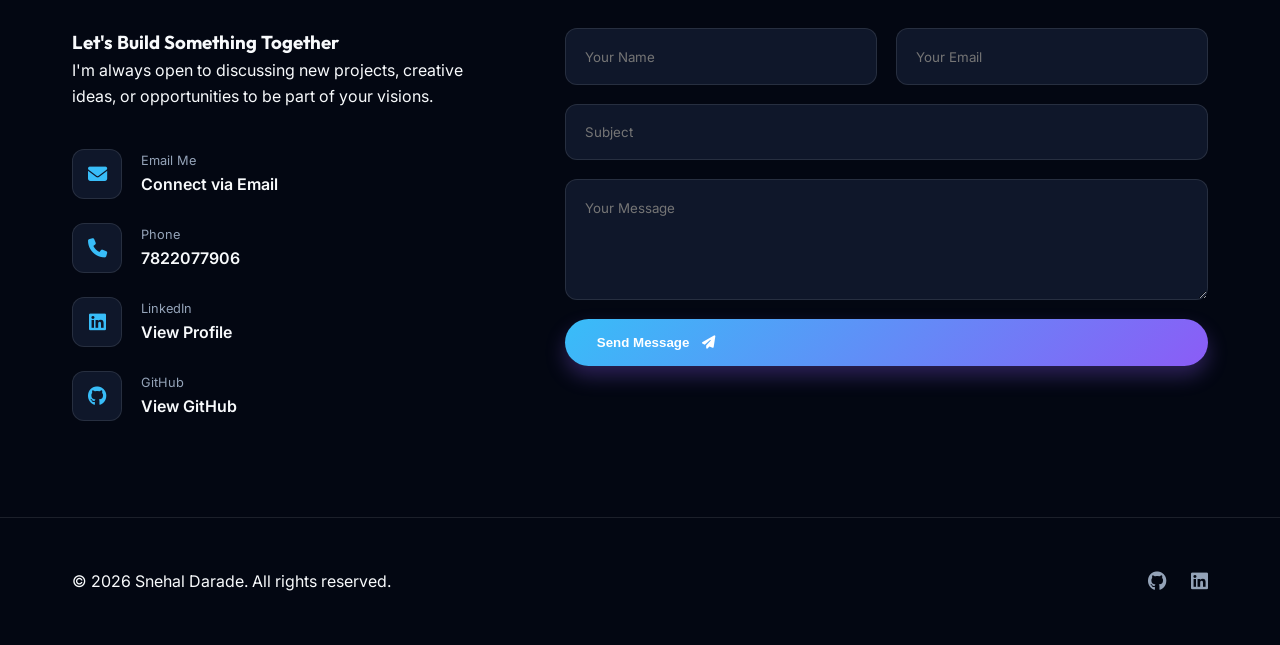
==== commit 7fc19ac1: "Simplify contact links text" ====
--- a/index.html
+++ b/index.html
@@ -310,7 +310,7 @@
                             <i class="fa-solid fa-envelope"></i>
                             <div>
                                 <span>Email Me</span>
-                                <a href="mailto:daradesnehal2005@gmail.com">daradesnehal2005@gmail.com</a>
+                                <a href="mailto:daradesnehal2005@gmail.com">Connect via Email</a>
                             </div>
                         </div>
                         <div class="link-item">
@@ -324,14 +324,14 @@
                             <i class="fa-brands fa-linkedin"></i>
                             <div>
                                 <span>LinkedIn</span>
-                                <a href="https://www.linkedin.com/in/snehal-darade-897000310" target="_blank">Snehal Darade</a>
+                                <a href="https://www.linkedin.com/in/snehal-darade-897000310" target="_blank">View Profile</a>
                             </div>
                         </div>
                         <div class="link-item">
                             <i class="fa-brands fa-github"></i>
                             <div>
                                 <span>GitHub</span>
-                                <a href="https://github.com/Snehal42" target="_blank">Snehal42</a>
+                                <a href="https://github.com/Snehal42" target="_blank">View GitHub</a>
                             </div>
                         </div>
                     </div>
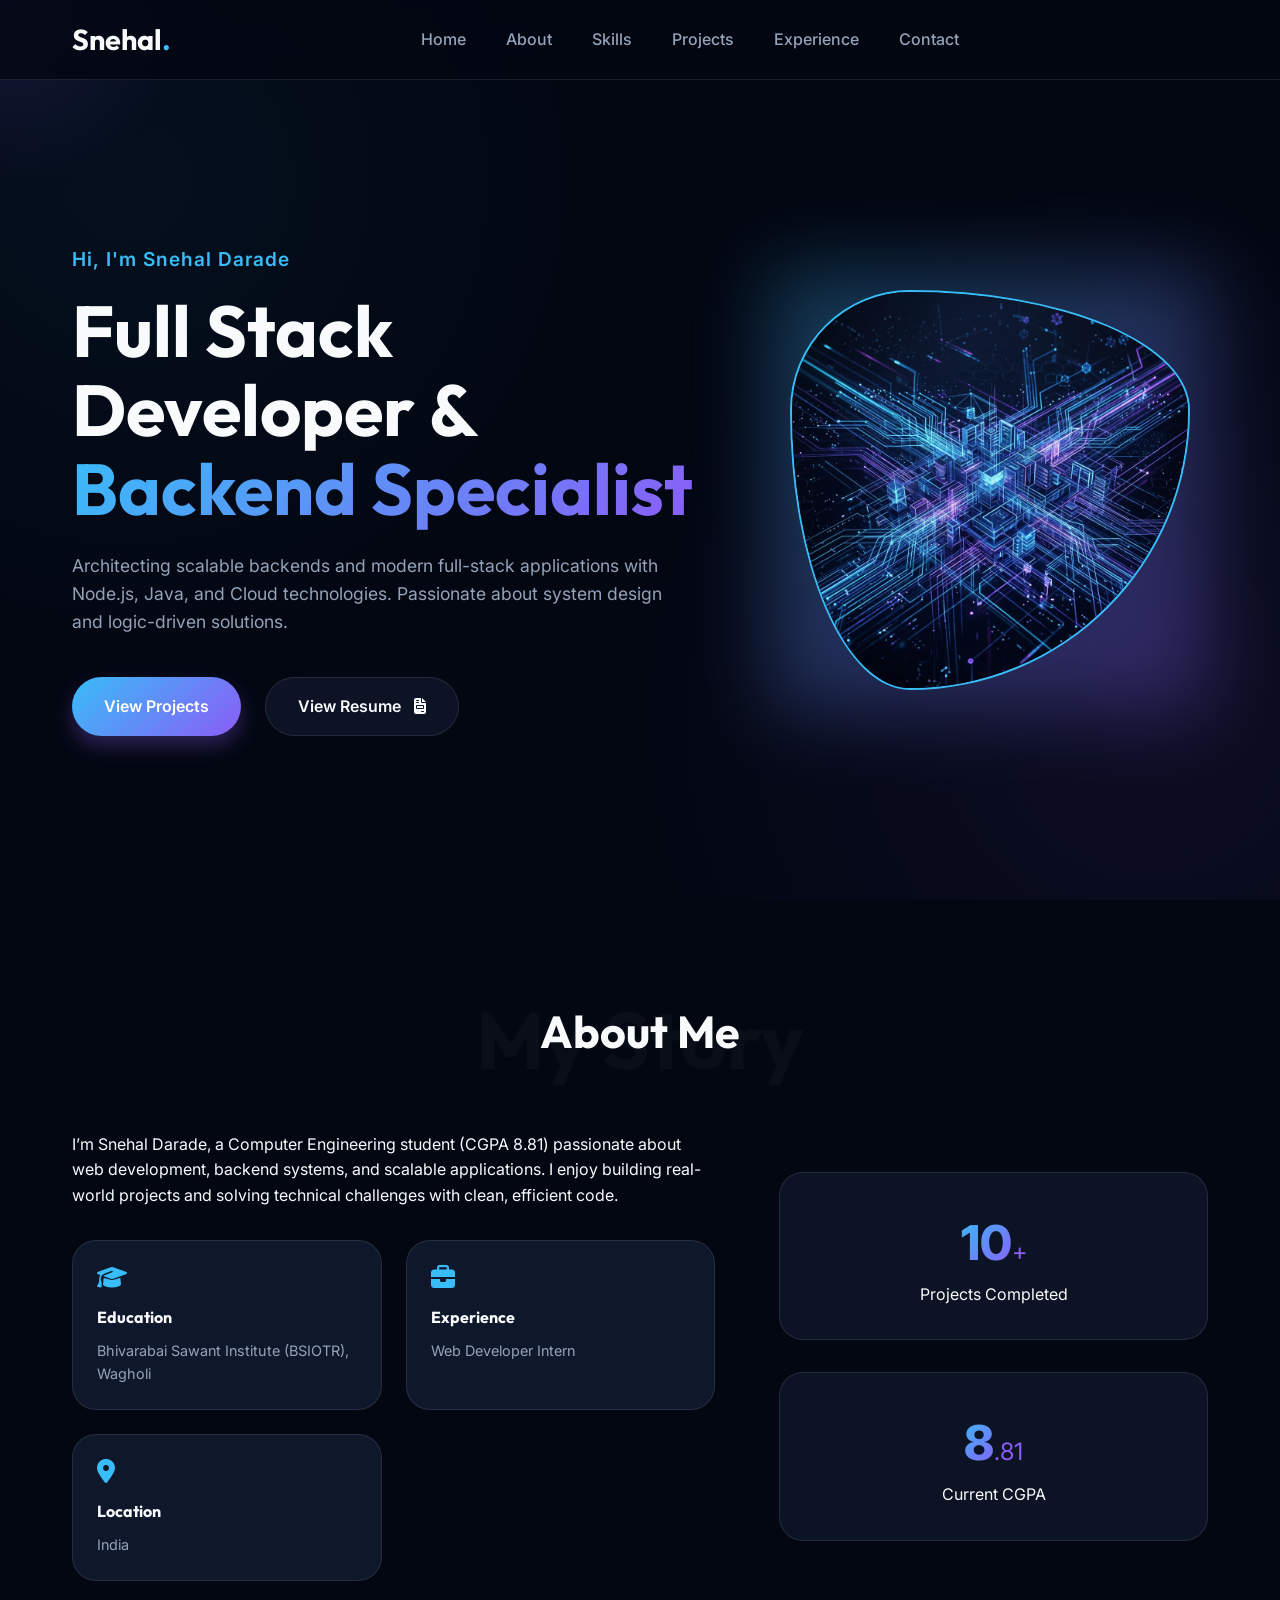
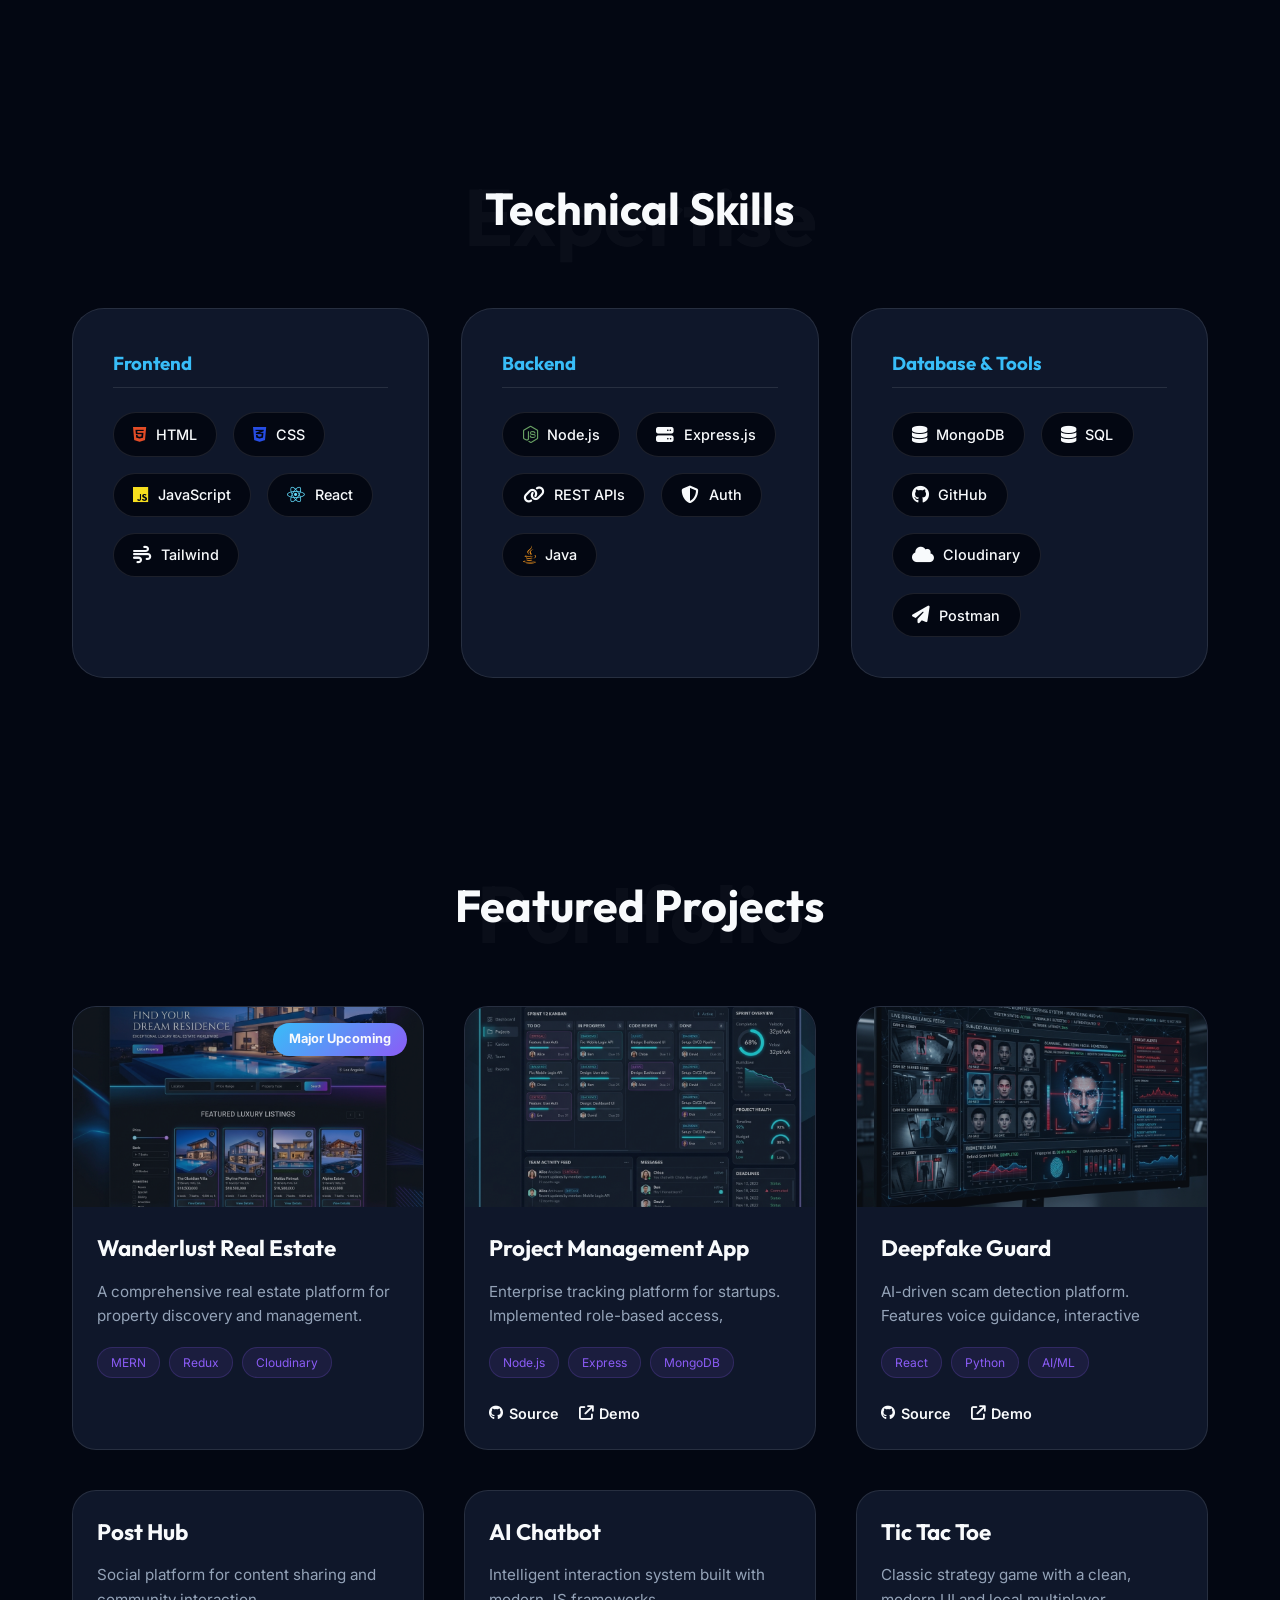
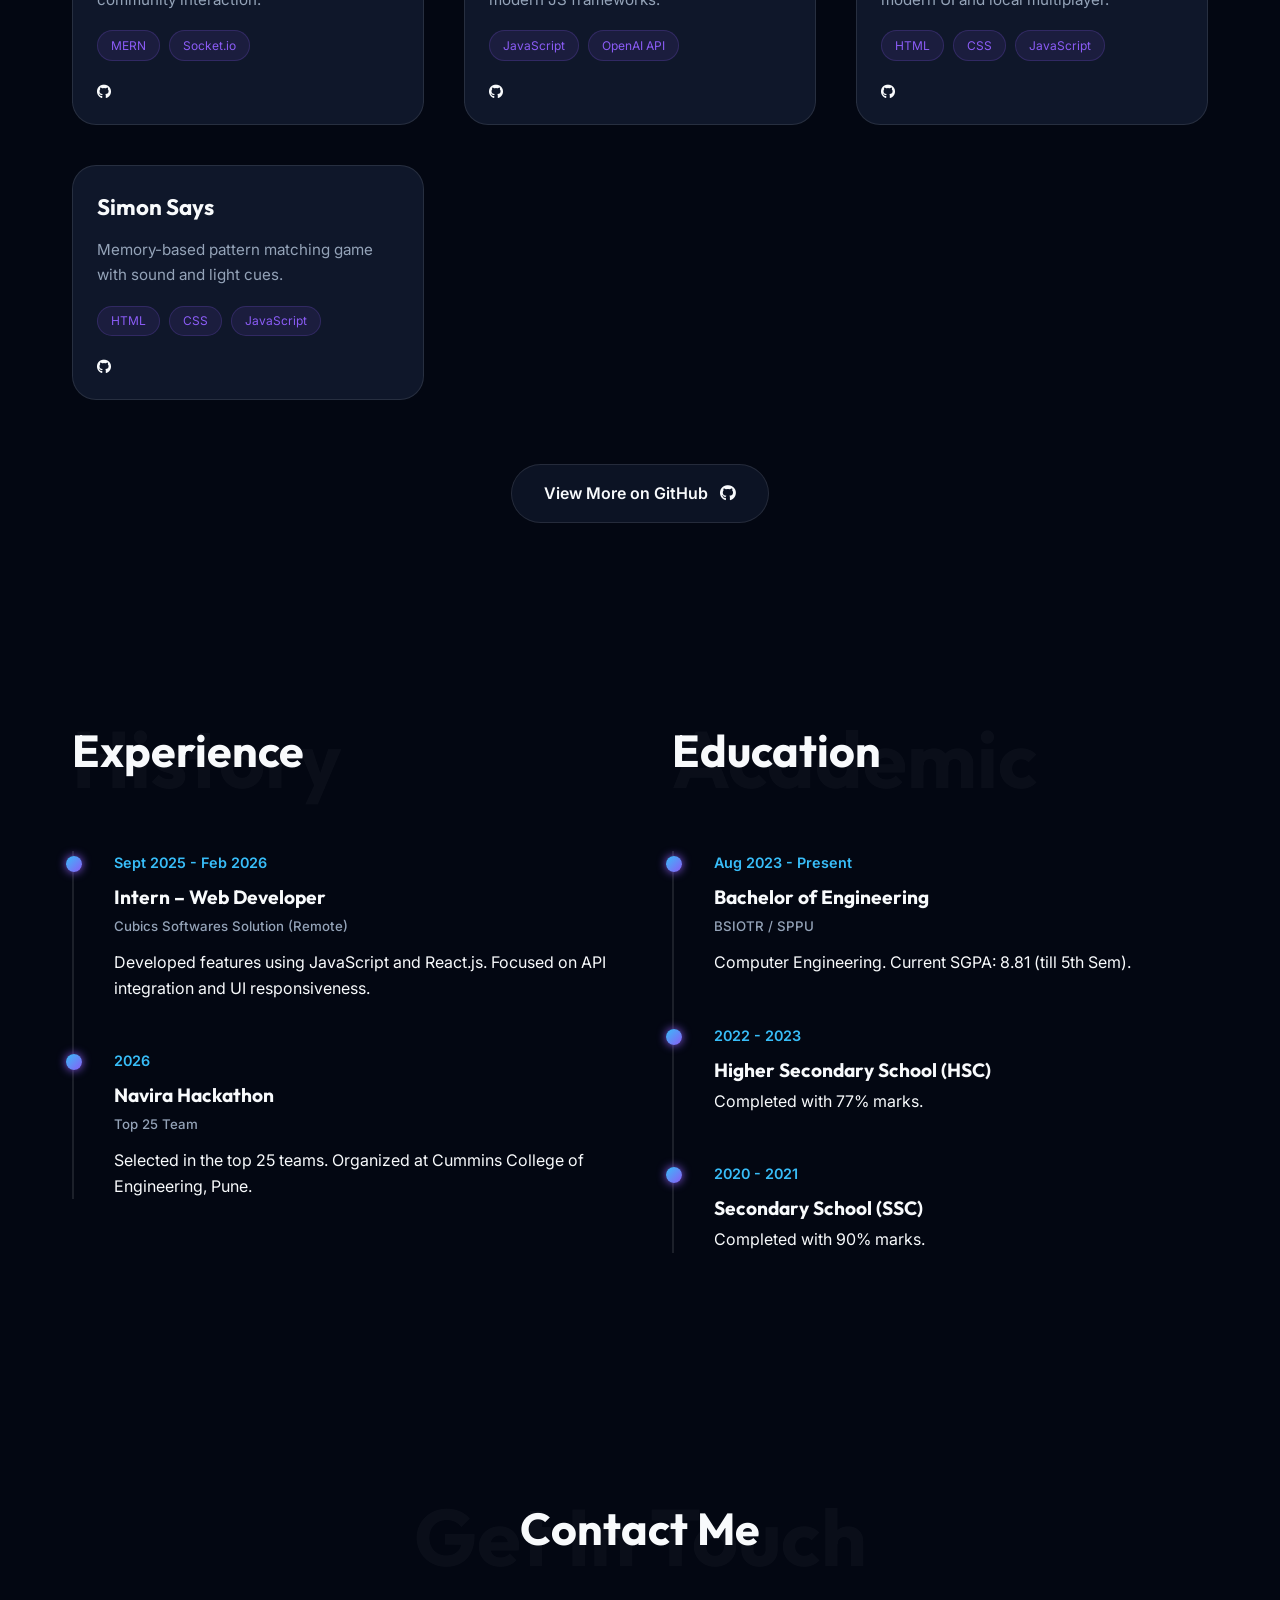
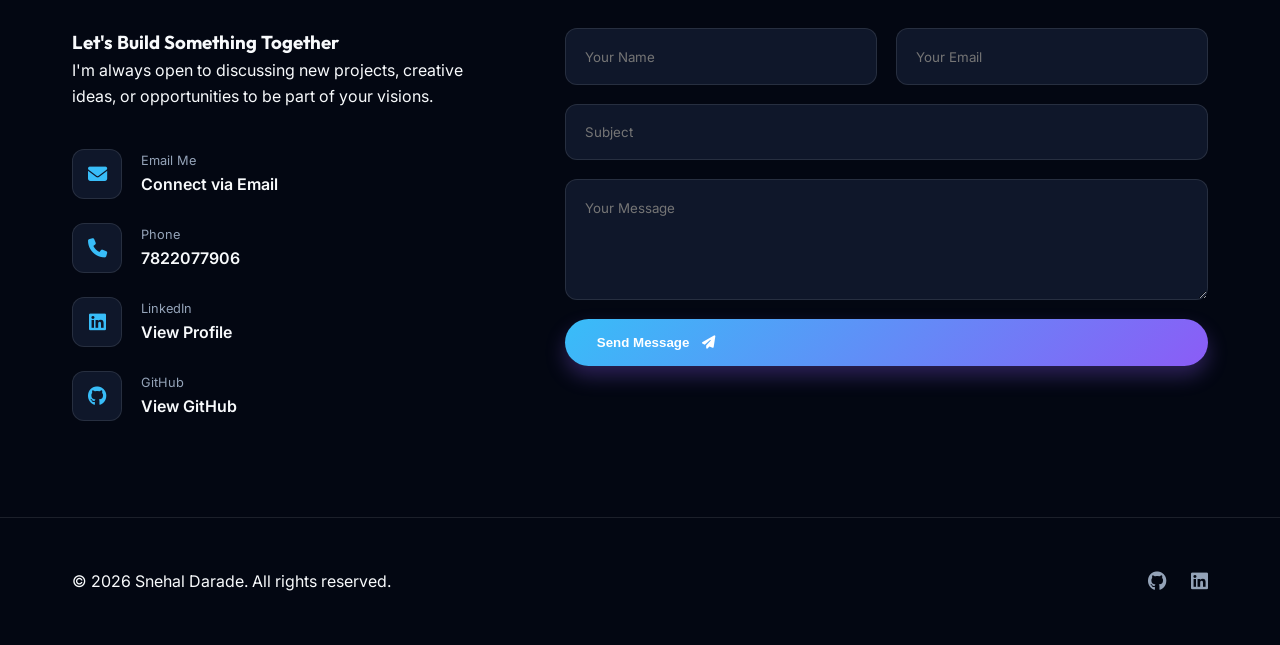
==== commit d47fe800: "Add additional technical points to projects" ====
--- a/index.html
+++ b/index.html
@@ -165,7 +165,7 @@
                     </div>
                     <div class="project-info">
                         <h3>Project Management App</h3>
-                        <p>Enterprise tracking platform for startups. Implemented role-based access and automated CI/CD pipelines.</p>
+                        <p>Enterprise tracking platform for startups. Implemented role-based access, automated CI/CD, and optimized SQL schemas for workflow management.</p>
                         <div class="tech-stack">
                             <span>Node.js</span> <span>Express</span> <span>MongoDB</span>
                         </div>
@@ -182,7 +182,7 @@
                     </div>
                     <div class="project-info">
                         <h3>Deepfake Guard</h3>
-                        <p>AI-driven scam detection platform. Features voice guidance and interactive scam awareness modules.</p>
+                        <p>AI-driven scam detection platform. Features voice guidance, interactive awareness modules, and an elder-first accessible interface.</p>
                         <div class="tech-stack">
                             <span>React</span> <span>Python</span> <span>AI/ML</span>
                         </div>
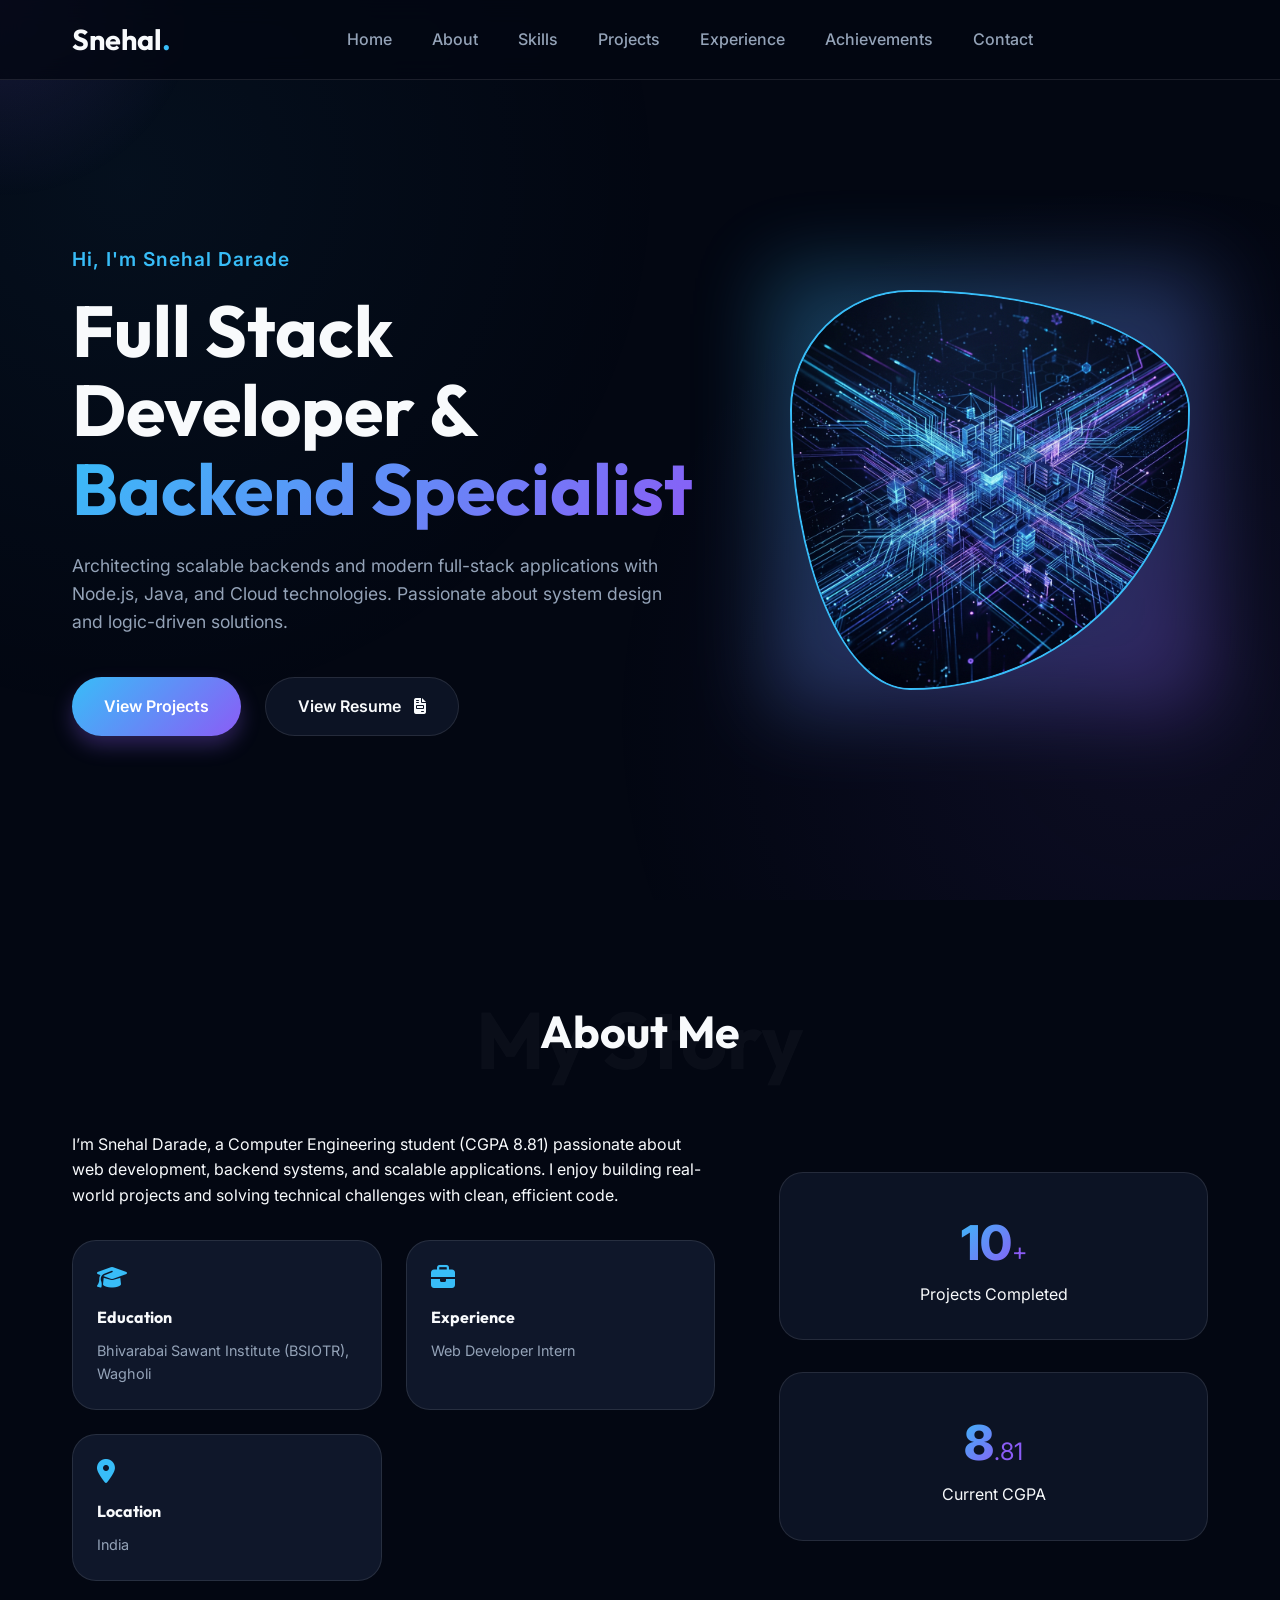
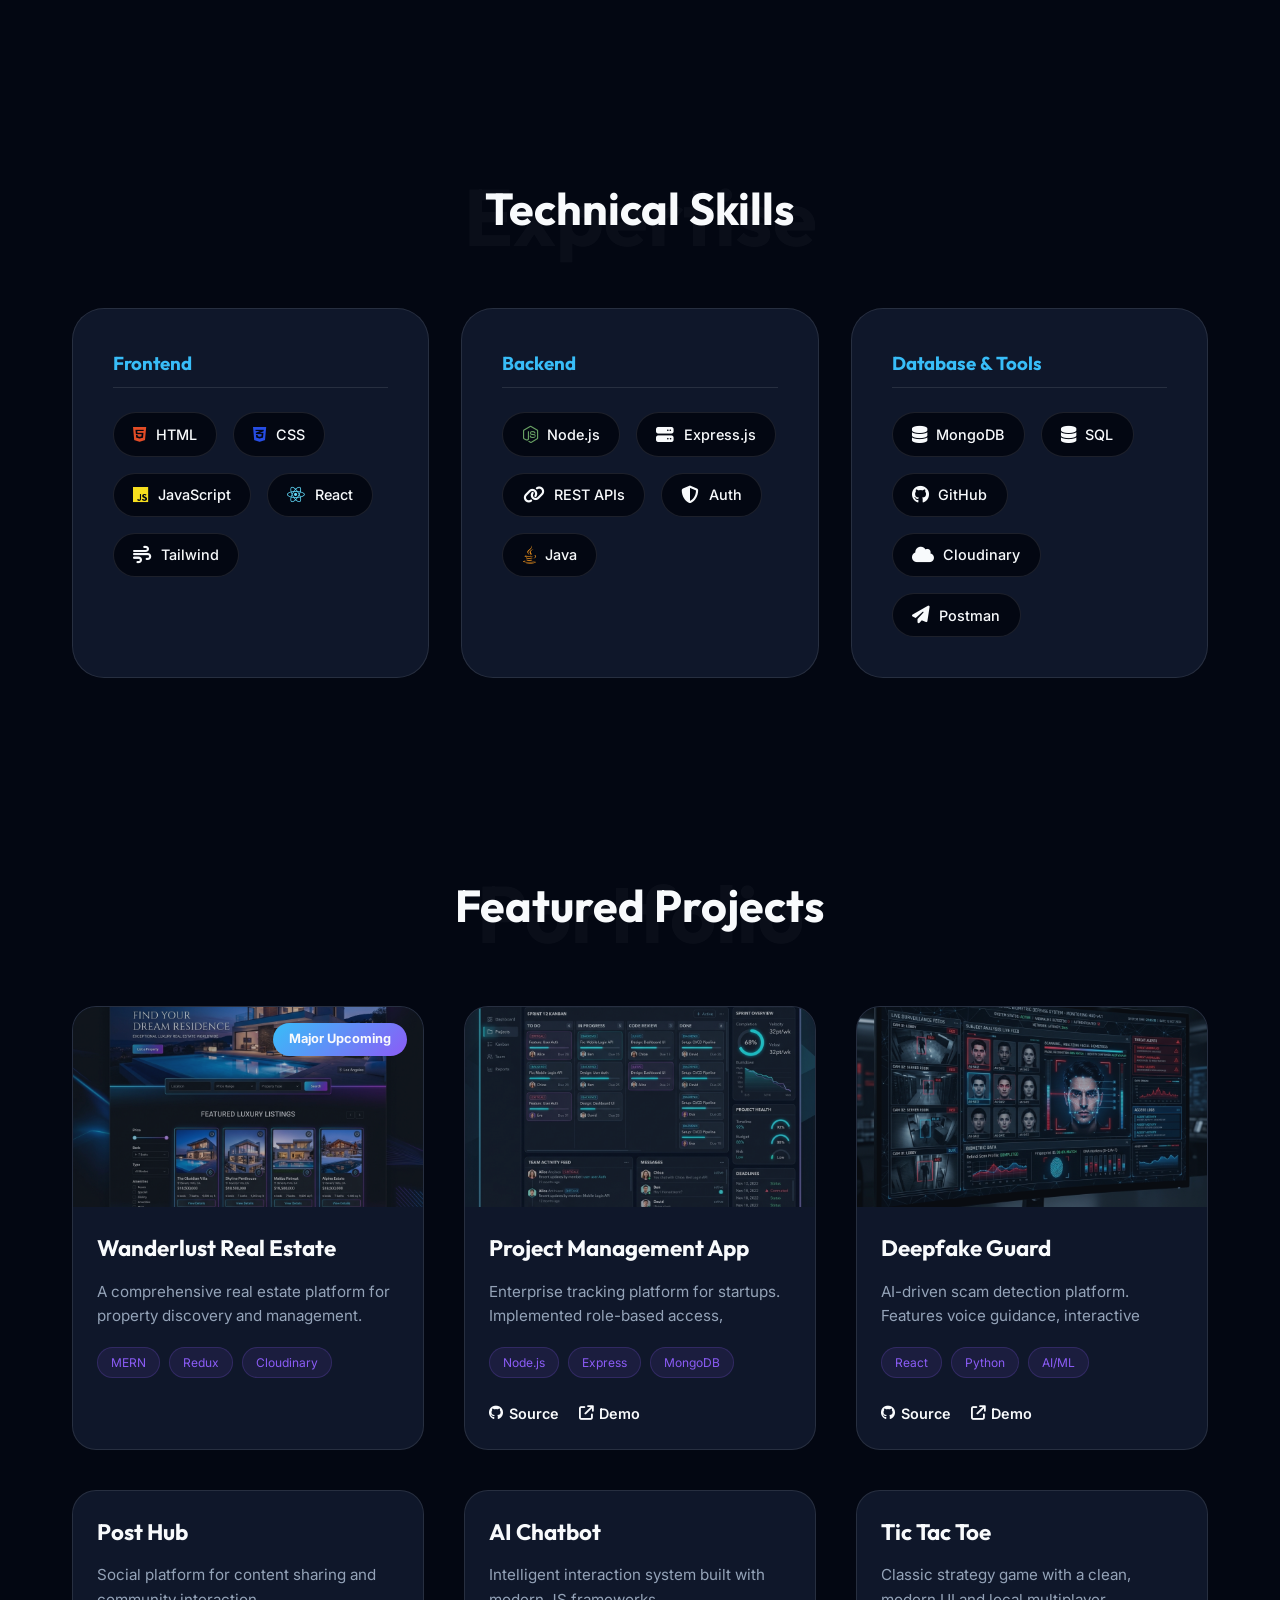
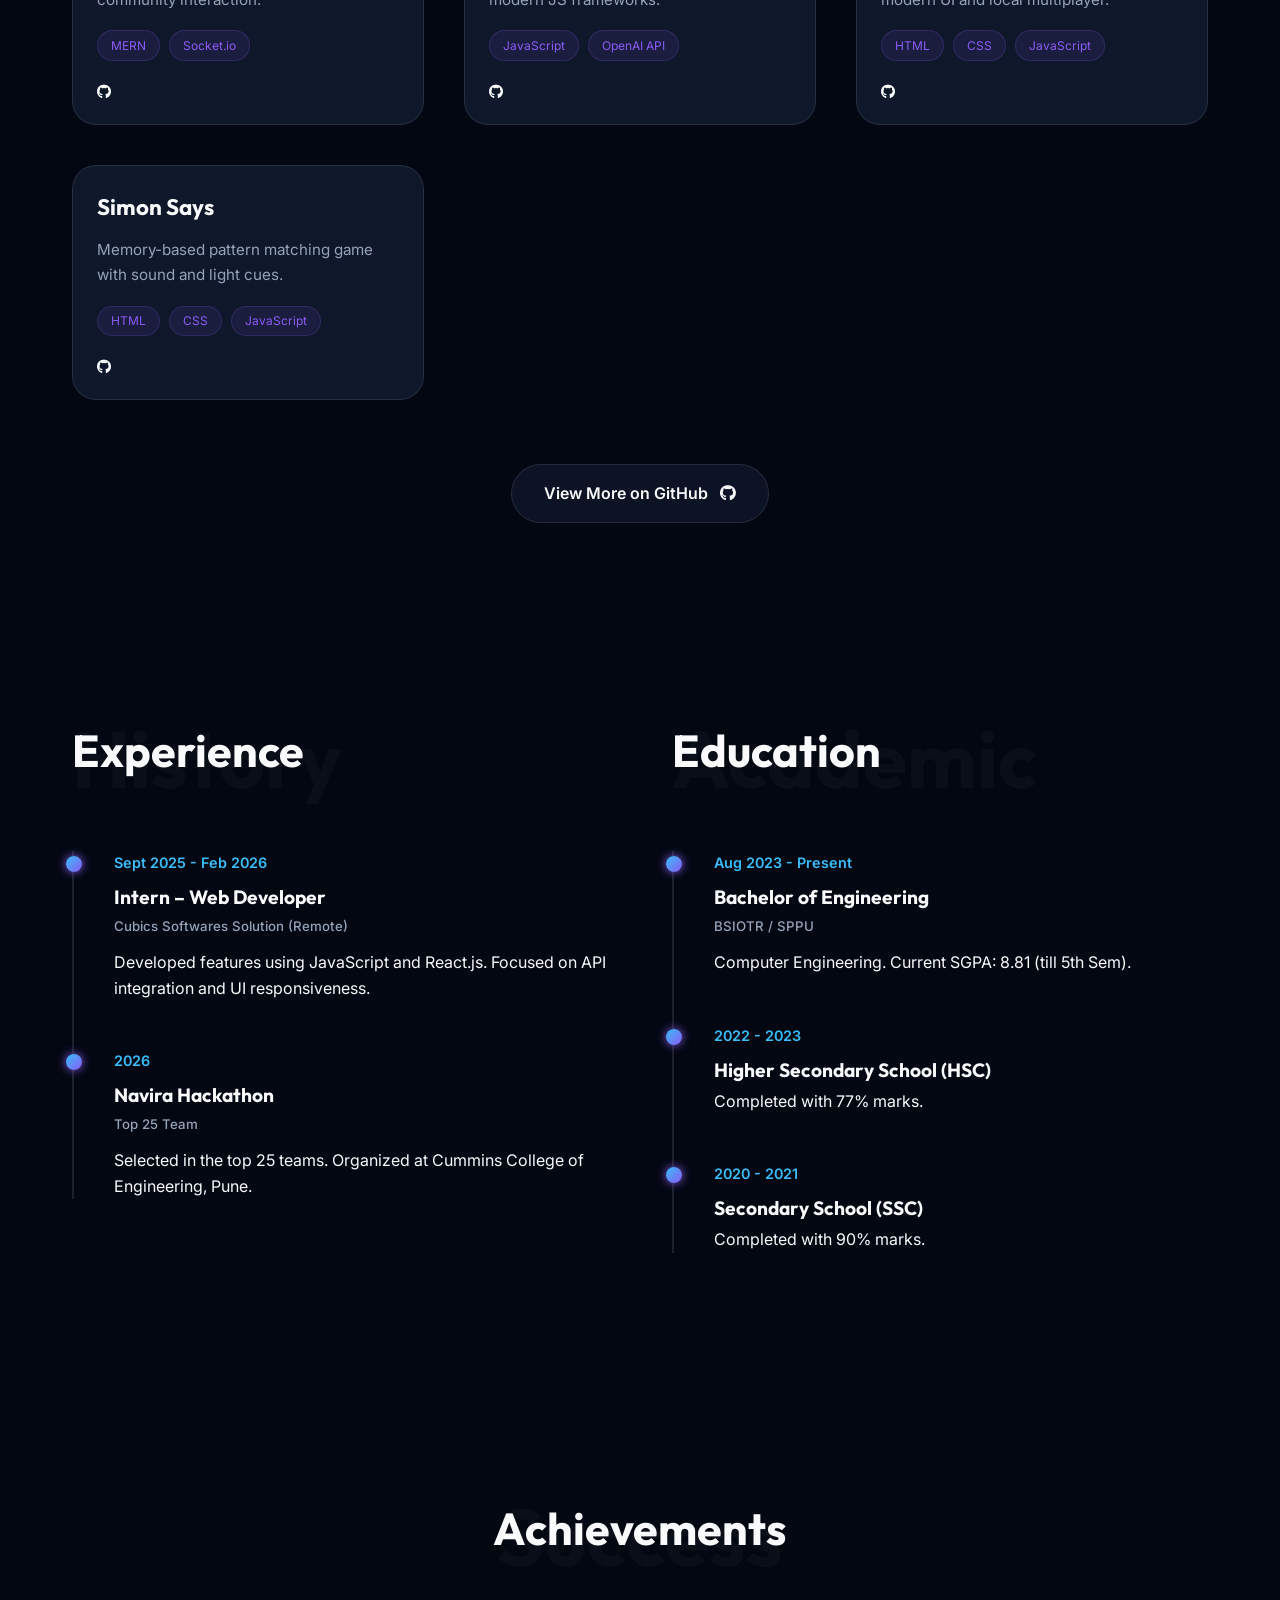
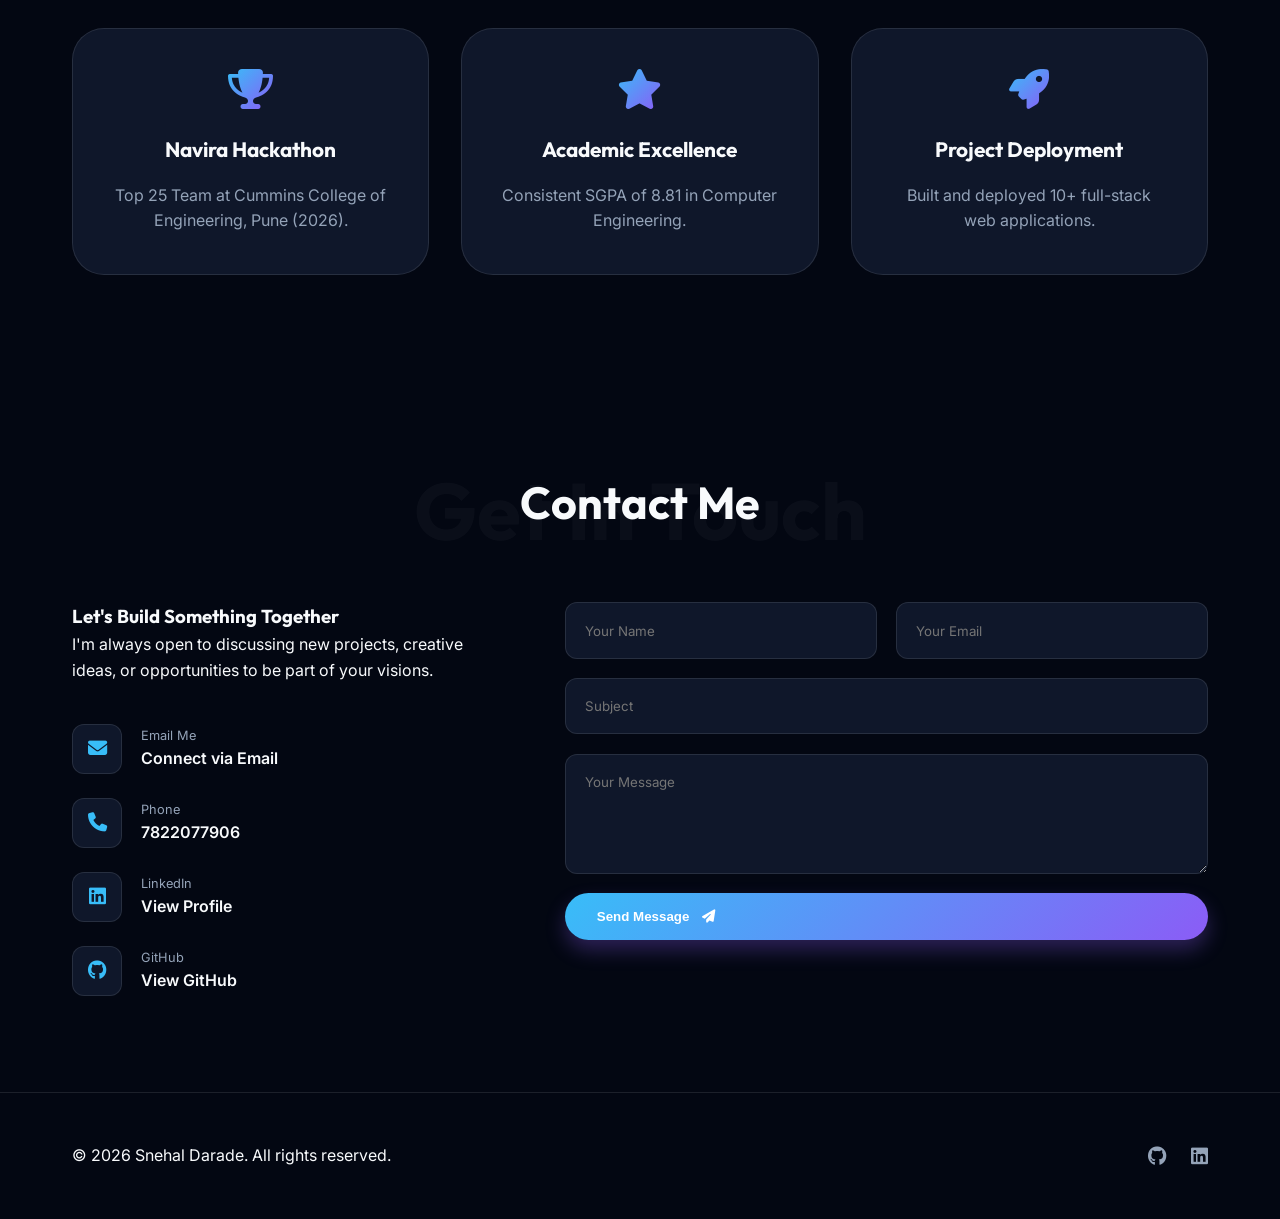
==== commit 9cf4d1ea: "Add Achievements section to portfolio and resume" ====
--- a/index.html
+++ b/index.html
@@ -26,6 +26,7 @@
                 <li><a href="#skills">Skills</a></li>
                 <li><a href="#projects">Projects</a></li>
                 <li><a href="#experience">Experience</a></li>
+                <li><a href="#achievements">Achievements</a></li>
                 <li><a href="#contact">Contact</a></li>
             </ul>
             <div class="nav-toggle" id="navToggle">
@@ -292,6 +293,29 @@
                             <p>Completed with 90% marks.</p>
                         </div>
                     </div>
+                </div>
+            </div>
+        </div>
+    </section>
+    <!-- Achievements -->
+    <section id="achievements" class="achievements section-padding">
+        <div class="container">
+            <h2 class="section-title" data-title="Success">Achievements</h2>
+            <div class="achievements-grid">
+                <div class="achievement-card">
+                    <i class="fa-solid fa-trophy"></i>
+                    <h4>Navira Hackathon</h4>
+                    <p>Top 25 Team at Cummins College of Engineering, Pune (2026).</p>
+                </div>
+                <div class="achievement-card">
+                    <i class="fa-solid fa-star"></i>
+                    <h4>Academic Excellence</h4>
+                    <p>Consistent SGPA of 8.81 in Computer Engineering.</p>
+                </div>
+                <div class="achievement-card">
+                    <i class="fa-solid fa-rocket"></i>
+                    <h4>Project Deployment</h4>
+                    <p>Built and deployed 10+ full-stack web applications.</p>
                 </div>
             </div>
         </div>
--- a/css/style.css
+++ b/css/style.css
@@ -647,6 +647,46 @@
     color: var(--accent-blue);
 }
 
+/* --- Achievements Section --- */
+.achievements-grid {
+    display: grid;
+    grid-template-columns: repeat(auto-fit, minmax(300px, 1fr));
+    gap: 2rem;
+}
+
+.achievement-card {
+    padding: 2.5rem;
+    background: var(--secondary-bg);
+    border-radius: 2rem;
+    border: 1px solid var(--glass-border);
+    text-align: center;
+    transition: var(--transition);
+}
+
+.achievement-card:hover {
+    transform: translateY(-10px);
+    border-color: var(--accent-blue);
+    box-shadow: 0 10px 30px rgba(0, 0, 0, 0.3);
+}
+
+.achievement-card i {
+    font-size: 2.5rem;
+    margin-bottom: 1.5rem;
+    display: inline-block;
+    background: var(--gradient-primary);
+    -webkit-background-clip: text;
+    -webkit-text-fill-color: transparent;
+}
+
+.achievement-card h4 {
+    margin-bottom: 1rem;
+    font-size: 1.3rem;
+}
+
+.achievement-card p {
+    color: var(--text-muted);
+}
+
 /* --- Responsive --- */
 @media (max-width: 992px) {
     .hero .container, .about-grid, .contact-grid, .exp-edu .row {
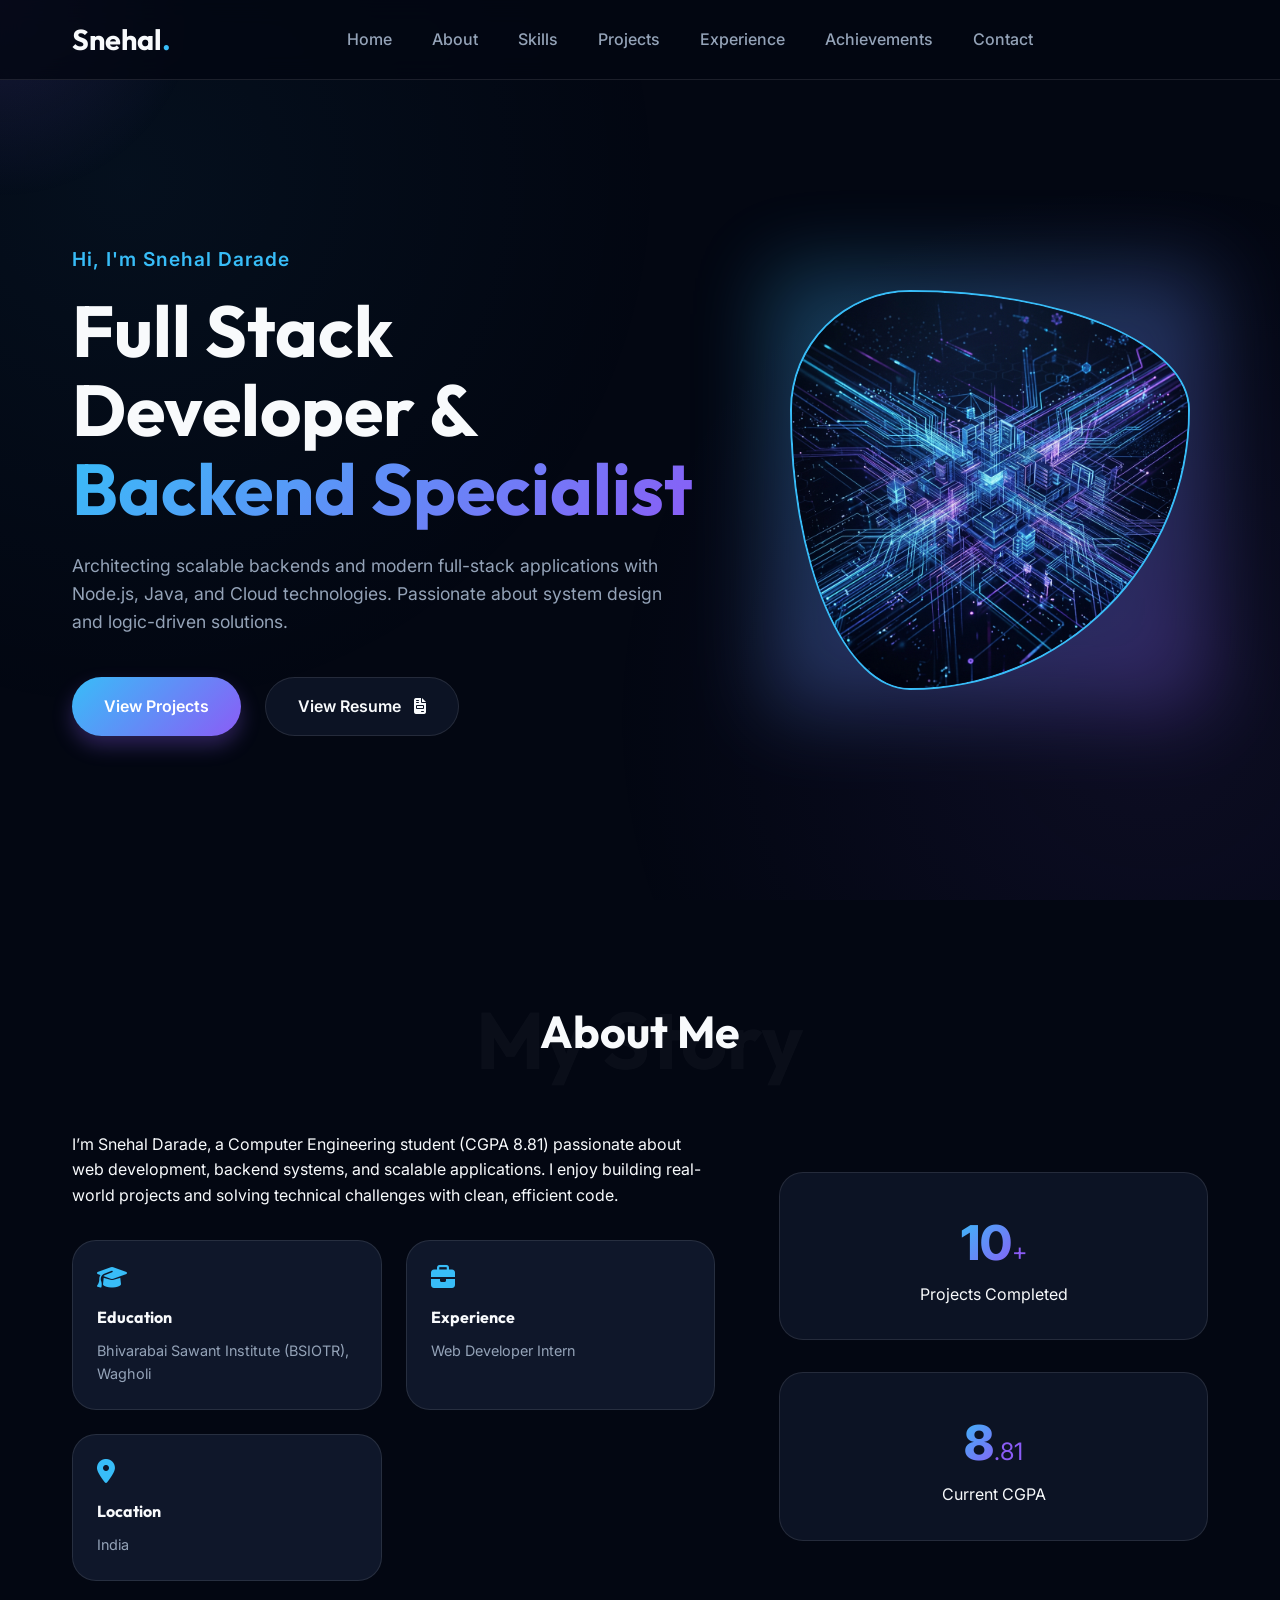
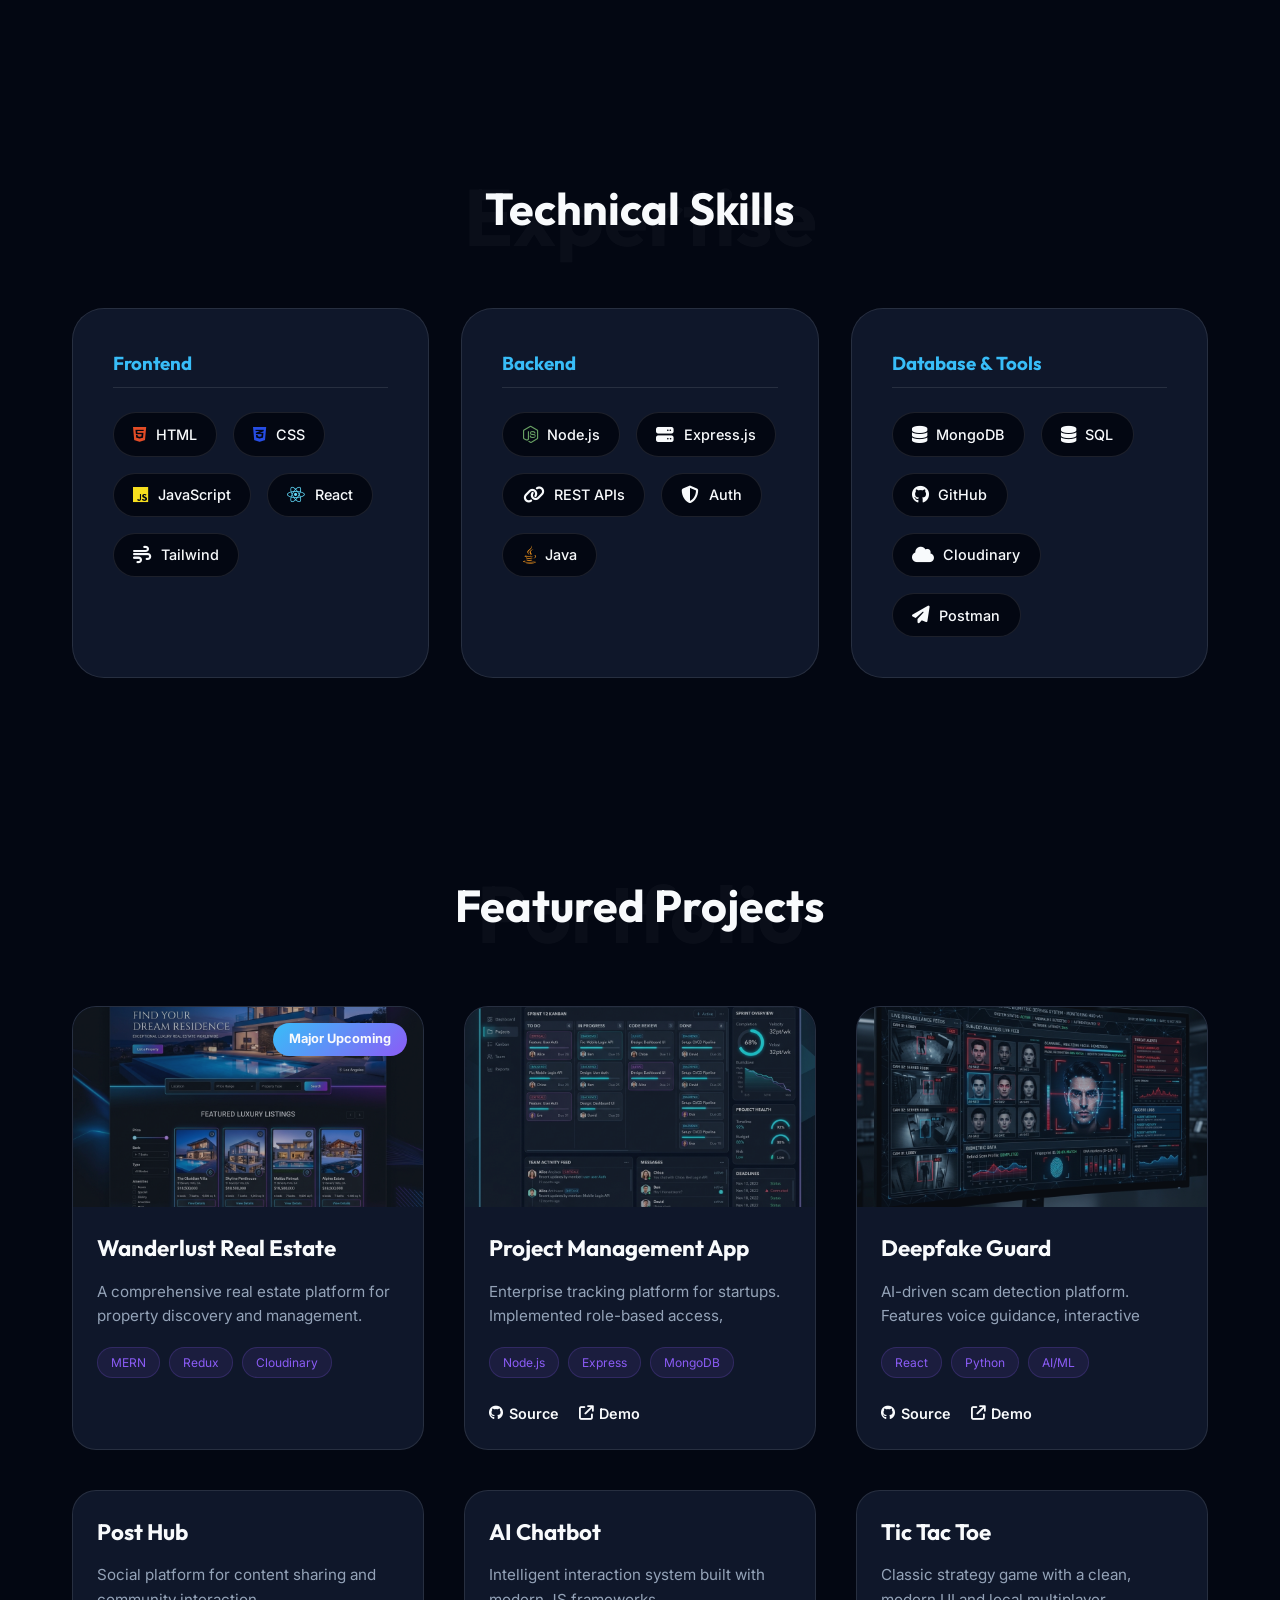
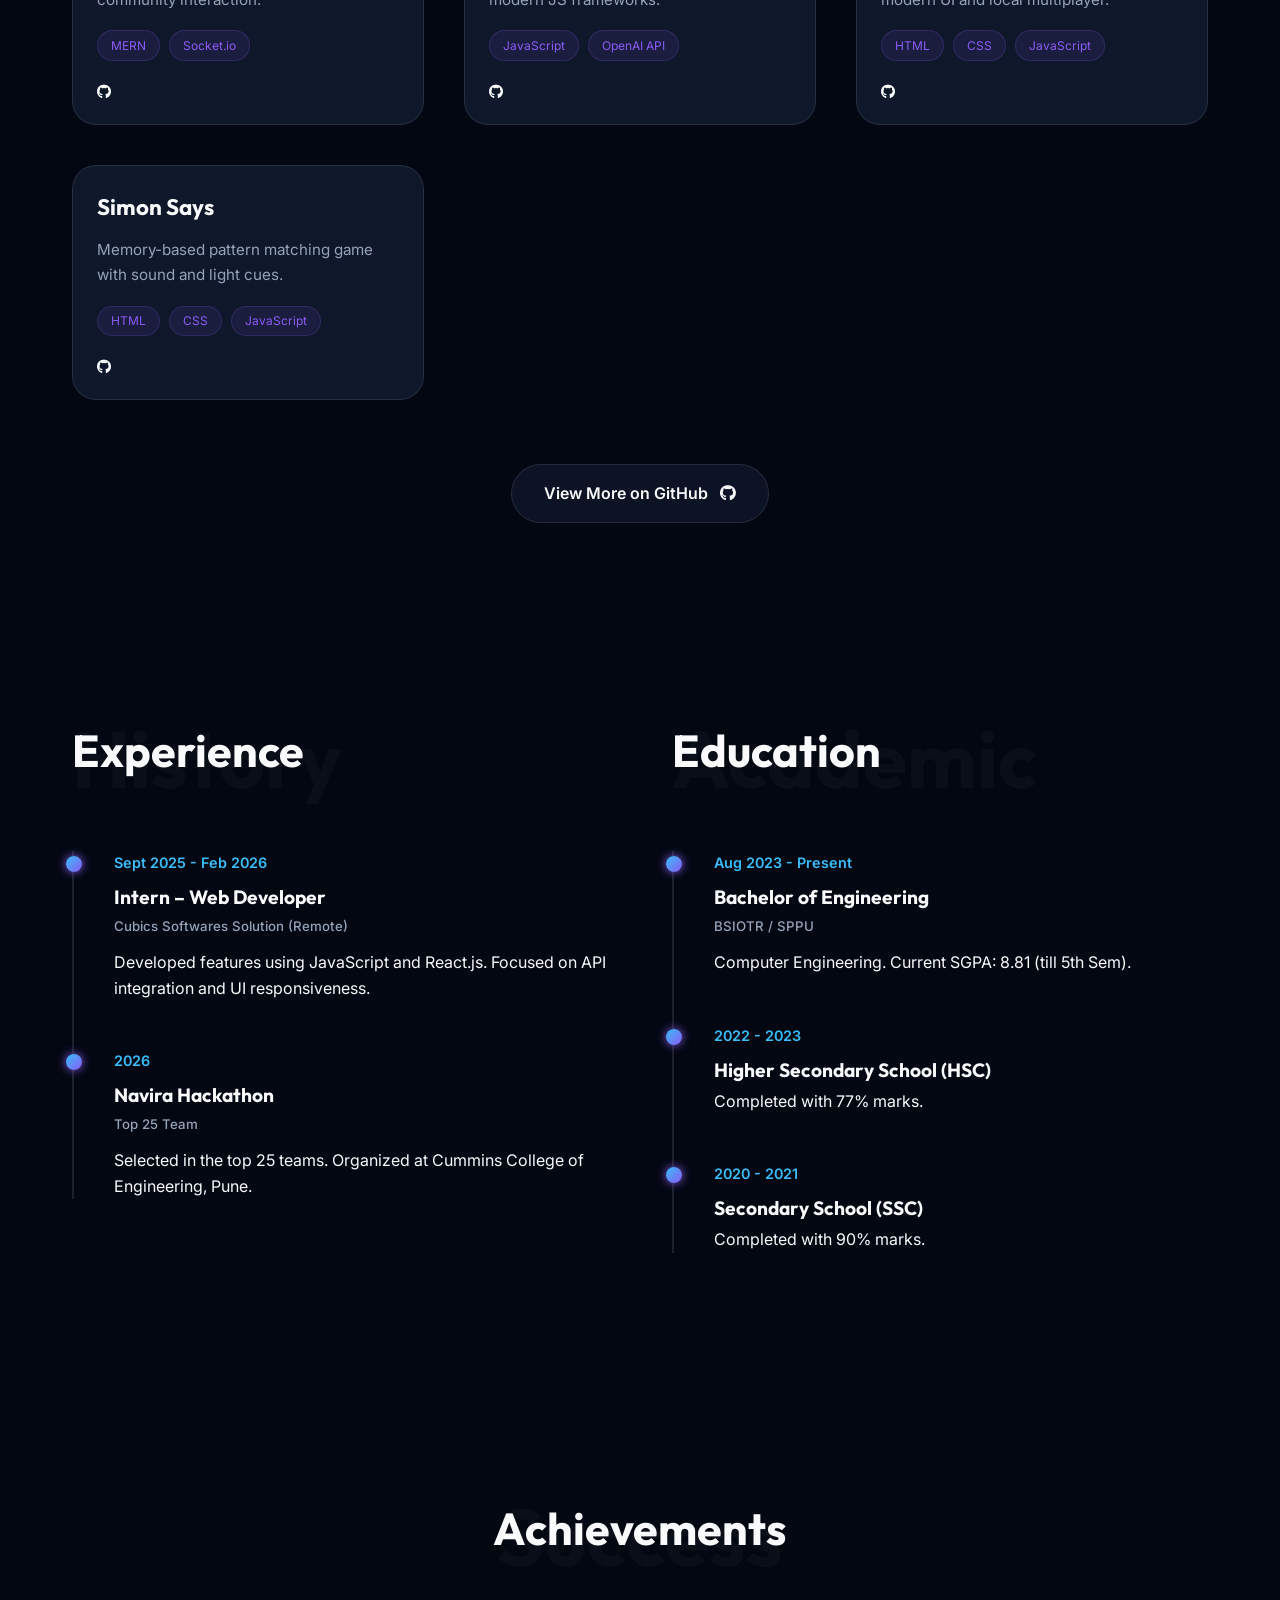
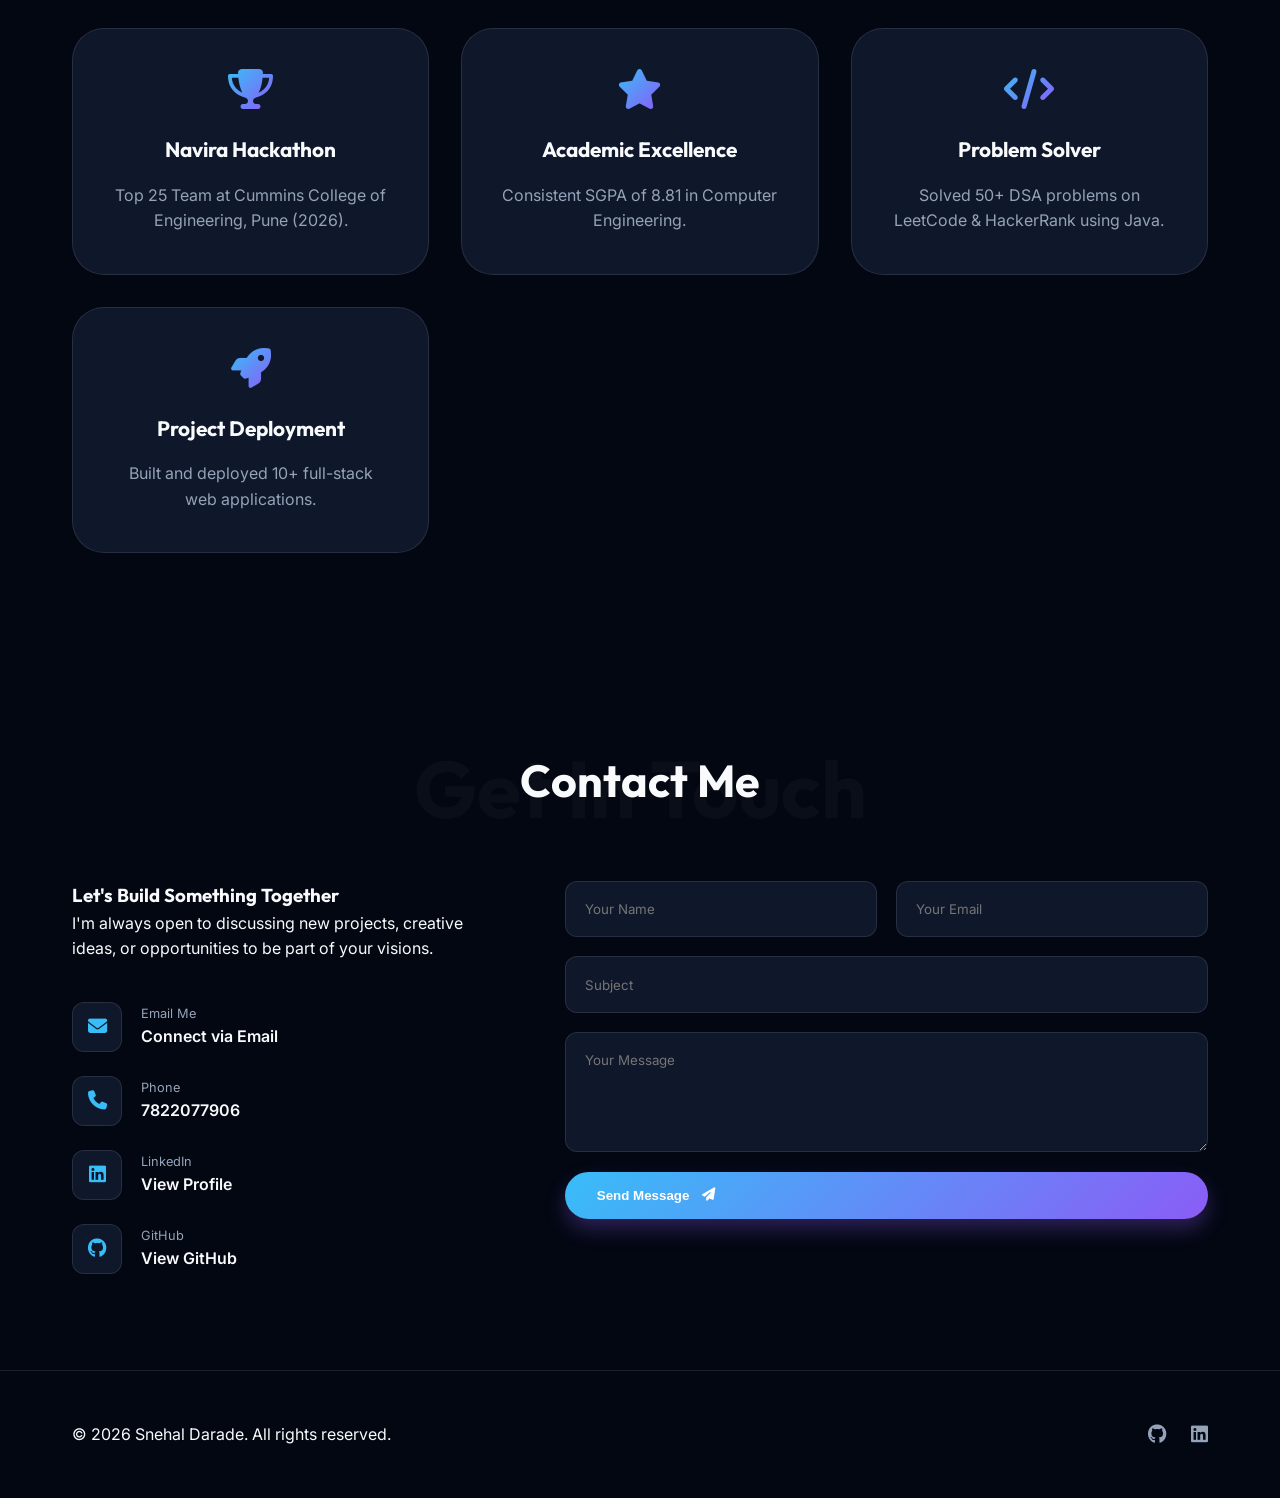
==== commit 2b9928b6: "Add DSA problem solving achievements" ====
--- a/index.html
+++ b/index.html
@@ -313,6 +313,11 @@
                     <p>Consistent SGPA of 8.81 in Computer Engineering.</p>
                 </div>
                 <div class="achievement-card">
+                    <i class="fa-solid fa-code"></i>
+                    <h4>Problem Solver</h4>
+                    <p>Solved 50+ DSA problems on LeetCode & HackerRank using Java.</p>
+                </div>
+                <div class="achievement-card">
                     <i class="fa-solid fa-rocket"></i>
                     <h4>Project Deployment</h4>
                     <p>Built and deployed 10+ full-stack web applications.</p>
